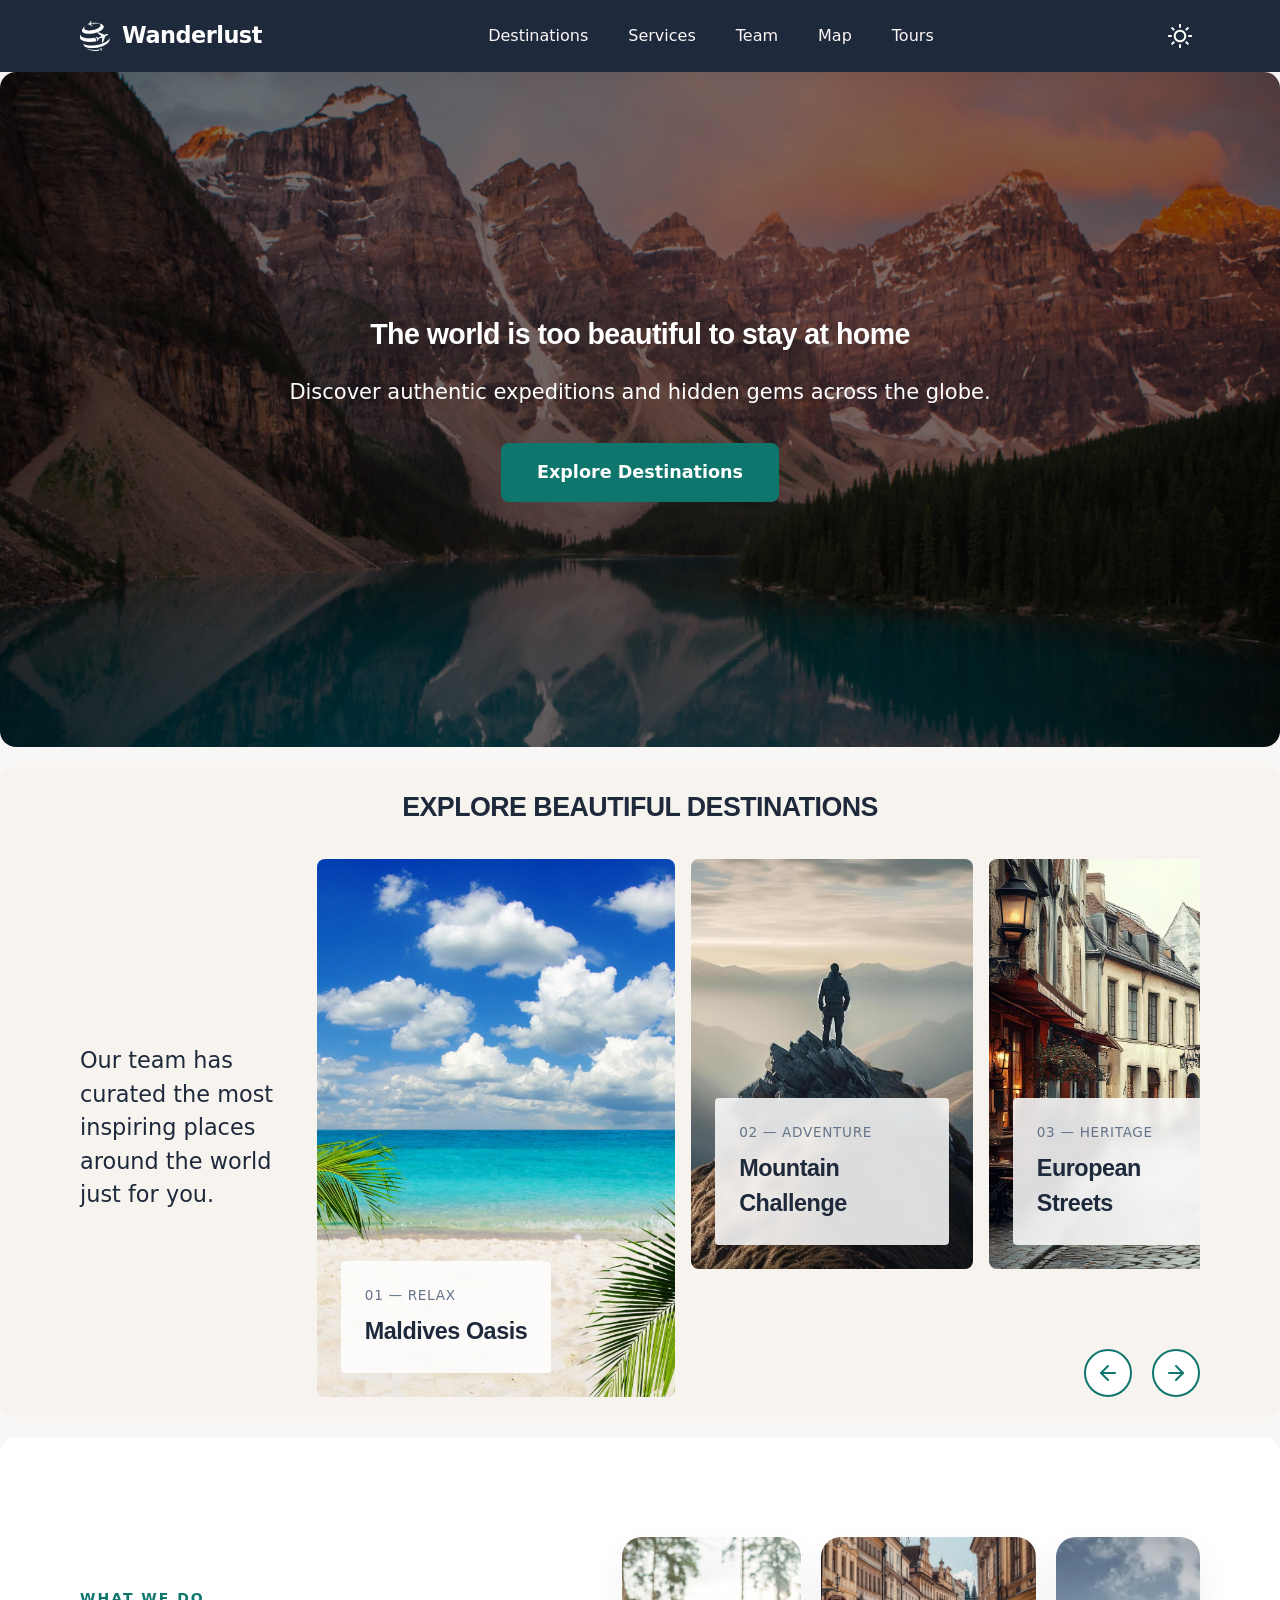
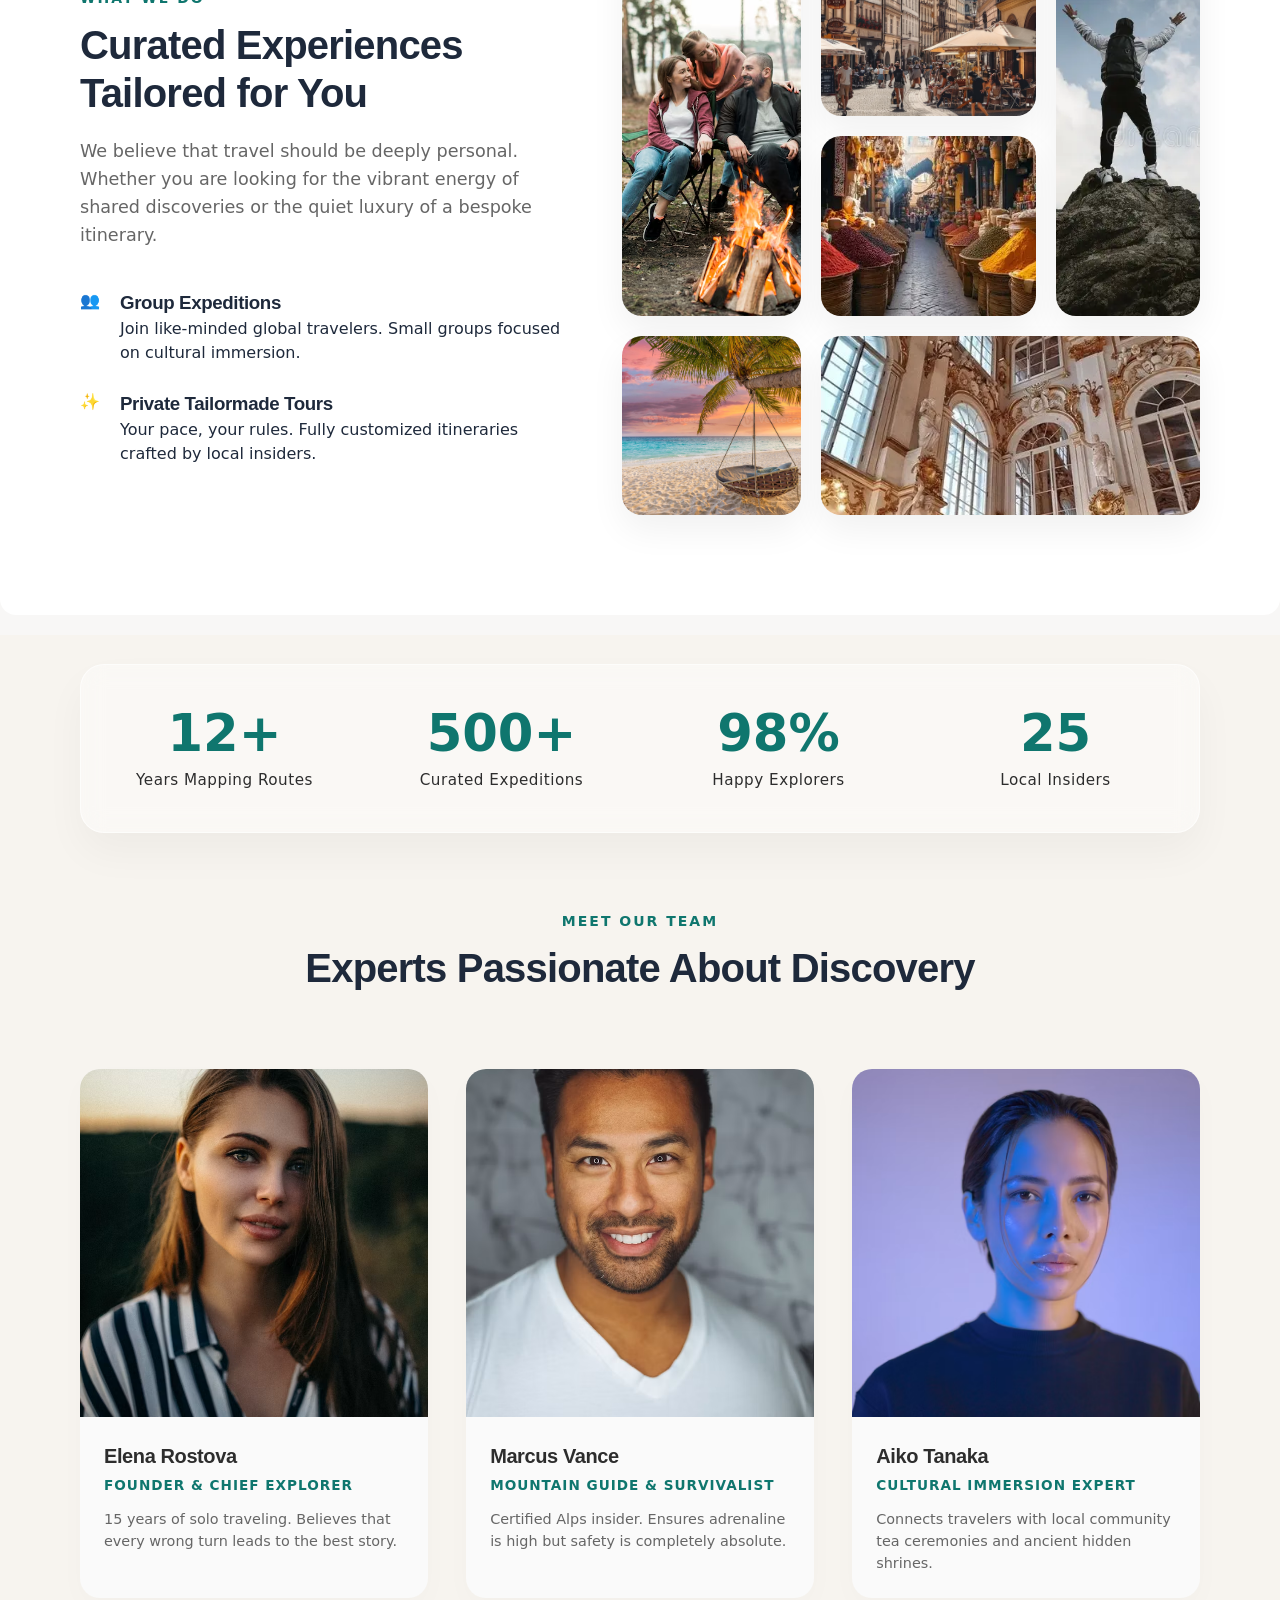
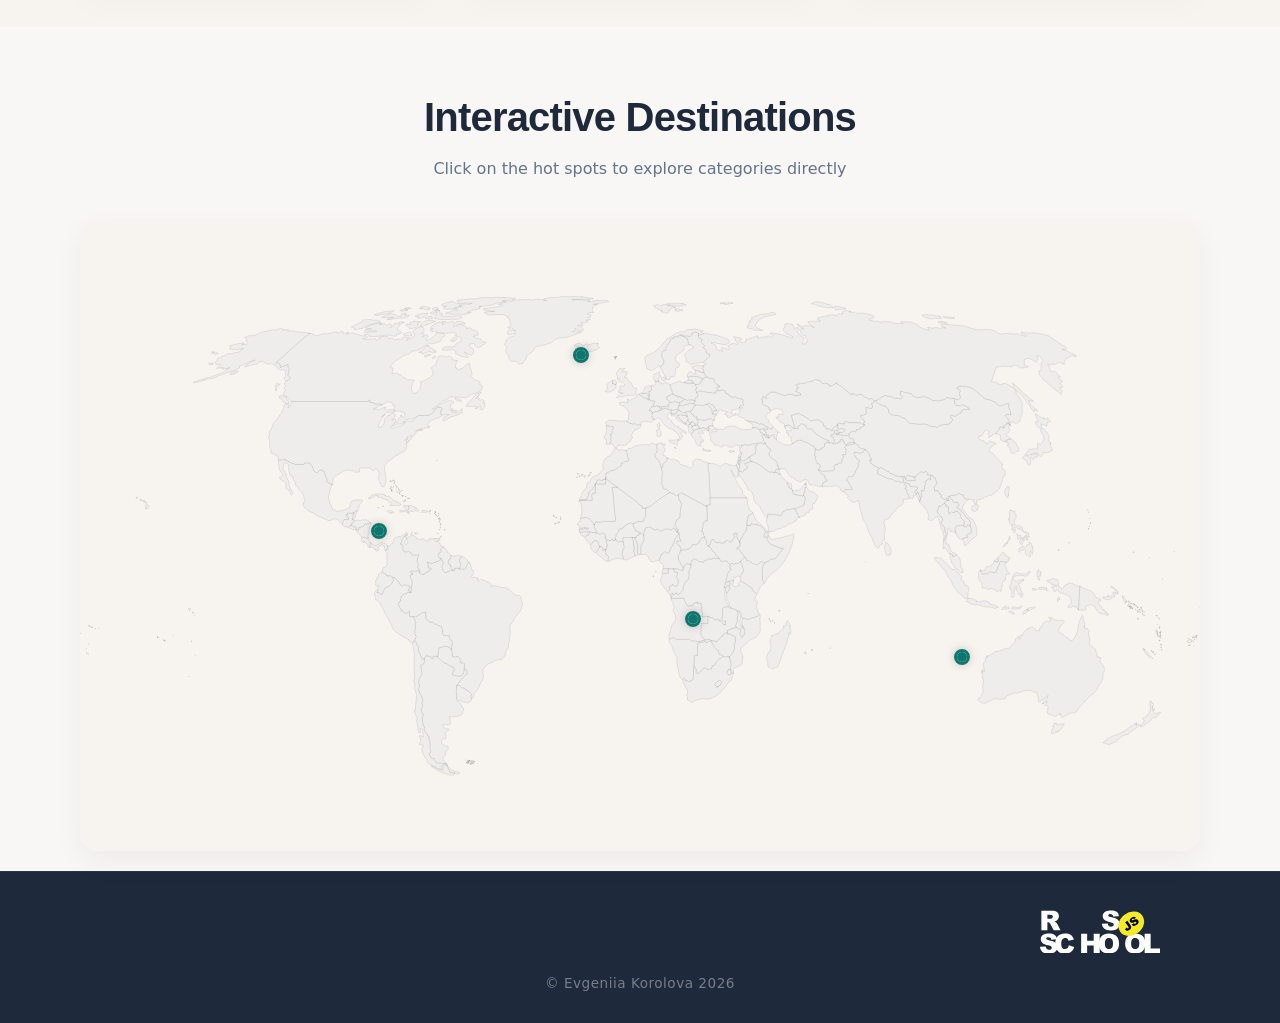
==== index.html @ bffafc89 "fix: fix toltips headings" ====
<!DOCTYPE html>
<html lang="en" data-theme="light">

  <head>
    <meta charset="UTF-8">
    <meta name="viewport" content="width=device-width, initial-scale=1.0">
    <title>Wanderlust — Authentic Travel Experiences</title>
    <script src="https://kit.fontawesome.com/269d9d67d6.js" crossorigin="anonymous"></script>
    <link rel="stylesheet" href="./css/variables.css">
    <link rel="stylesheet" href="./css/base.css">
    <link rel="stylesheet" href="./css/header.css">
    <link rel="stylesheet" href="./css/sections/hero.css">
    <link rel="stylesheet" href="./css/sections/slider.css">
    <link rel="stylesheet" href="./css/sections/experiences.css">
    <link rel="stylesheet" href="./css/sections/about-stats.css">
    <link rel="stylesheet" href="./css/sections/destinations-map.css">
    <link rel="stylesheet" href="./css/footer.css">

    <link rel="icon" href="./assets/favicon.ico">
    <script type="module" src="./js/main.js"></script>
  </head>

  <body>
    <header class="header">
      <div class="container header__container">

        <a href="#!" class="header__logo header__logo--disabled">
          <svg class="header__logo-svg" width="30" height="30" viewBox="0 0 30 30" fill="none" aria-hidden="true"
            xmlns="http://www.w3.org/2000/svg">
            <path
              d="M2.59123 7.8325C2.83304 7.525 3.15151 7.10875 3.40654 6.81125C4.17032 5.99125 4.26942 5.88375 4.96449 5.2775C5.17063 5.1175 5.41509 4.925 5.65426 4.74375C3.89018 6.15625 3.66554 7.72 5.28427 8.68625C5.28163 8.68625 5.28163 8.68625 5.28163 8.68875C7.54521 9.97875 12.5058 9.7 16.4198 8.0475C20.211 6.4475 21.6103 4.15875 19.7392 2.79875C18.0967 2.5075 16.1384 2.47375 14.0664 2.73625L13.851 2.4L14.0294 1.8425C15.2477 1.73875 16.4053 1.76375 17.4043 1.925C17.6461 1.96375 17.9646 2.03 18.2024 2.0775C18.6623 2.18375 18.912 2.2475 19.212 2.33875C19.5185 2.425 19.7802 2.51125 20.2361 2.67125C20.6827 2.8375 20.8756 2.9125 21.2337 3.08125C21.6348 3.25433 22.0244 3.4501 22.4005 3.6675C25.3817 5.44125 23.5277 8.6775 18.2672 10.895C13.0211 13.105 6.33611 13.4525 3.34047 11.7C3.33915 11.6975 3.33518 11.695 3.32725 11.6925H3.33254C1.69663 10.7125 1.52484 9.29 2.59123 7.8325ZM16.2401 20.2325L16.1978 18.24L14.7007 16.665C9.75461 17.725 4.89313 17.4975 2.18952 15.9913C2.18027 15.9812 2.1578 15.9713 2.14855 15.9613C0.618354 15.07 0.24043 13.92 0.355393 12.67C-0.00271022 14.4987 -0.0317813 15.1587 0.0197538 16.7237C0.0831817 17.7037 0.681782 18.6075 1.88559 19.32L1.89484 19.33C4.77684 21.025 10.7814 21.3925 16.2401 20.2325ZM22.4838 22.5138C15.5028 25.1625 6.76557 25.3188 2.97047 22.8675C3.38032 23.815 3.93798 24.6989 4.62488 25.49C8.10813 27.74 16.1278 27.5963 22.5327 25.165C26.2815 23.7437 28.6469 21.8525 29.2679 20.08L29.4424 19.5462C29.856 18.1938 29.9339 17.0675 30 16.065C29.9247 18.2413 27.2145 20.7162 22.4838 22.5138ZM7.07346 27.615C7.29282 27.8125 7.98259 28.6138 11.4777 29.4988C12.4225 29.6963 14.8011 30.33 19.1948 29.4088L19.2212 29.03L18.8737 28.515C14.7971 29.4275 10.2686 29.1225 7.07346 27.615ZM17.1611 11.8538L20.873 14.515C20.873 14.515 21.6672 15.0562 20.9179 15.4362C20.1713 15.8125 18.2539 16.7337 18.2539 16.7337L16.3604 16.065L15.4103 16.465L17.0858 17.8412L17.099 19.9825L18.0835 19.5688L18.7363 17.76C18.7363 17.76 20.7409 17.03 21.5363 16.755C22.3358 16.4862 22.2288 17.4062 22.2288 17.4062L21.835 21.795L23.1432 21.245L25.2971 15.3237C25.2971 15.3237 26.4388 14.7987 27.2422 14.3375C28.0443 13.8763 28.3192 13.1112 28.3192 13.1112C28.3192 13.1112 27.5369 12.7925 26.6357 13.0487C25.7345 13.3025 24.5597 13.755 24.5597 13.755L18.4654 11.3062L17.1611 11.8538ZM9.30797 3.43375L11.8279 5.3325L12.5164 5.235L11.1447 3.53125C11.1447 3.53125 10.8461 3.17875 11.2478 3.095C11.6522 3.01 12.6749 2.8125 12.6749 2.8125L13.444 3.39375L13.962 3.32125L13.3753 2.43875L13.6845 1.46L13.1837 1.52875L12.5904 2.27375C12.5904 2.27375 11.5491 2.36625 11.1395 2.39875C10.7272 2.42875 10.9042 2.01 10.9042 2.01L11.6944 0L11.002 0.09625L9.17848 2.6075C9.17848 2.6075 8.57063 2.7125 8.1306 2.83125C7.68924 2.94875 7.45667 3.27125 7.45667 3.27125C7.45667 3.27125 7.78042 3.51875 8.23631 3.51C8.69616 3.50125 9.30797 3.43375 9.30797 3.43375ZM21.7623 27.8312L20.1317 27.025L19.7564 27.1488L20.7224 27.9662C20.7224 27.9662 20.9285 28.1325 20.7118 28.2212C20.4951 28.3088 19.9427 28.5238 19.9427 28.5238L19.4868 28.3313L19.2159 28.4237L19.5952 28.8062L19.5582 29.365L19.841 29.2725L20.0524 28.8188C20.0524 28.8188 20.6259 28.6575 20.8545 28.6C21.0818 28.5412 21.0302 28.7938 21.0302 28.7938L20.8148 30L21.1915 29.8762L21.9301 28.2812C21.9301 28.2812 22.2565 28.16 22.4904 28.0487C22.7243 27.9375 22.8168 27.7325 22.8168 27.7325C22.8168 27.7325 22.6093 27.625 22.353 27.6787C22.0953 27.6787 21.7623 27.8312 21.7623 27.8312Z"
              fill="currentColor" />
          </svg>
          <span class="header__logo-text">Wanderlust</span>
        </a>


        <nav class="header__nav" id="header-menu">
          <ul class="header__menu-list">
            <li class="header__menu-item">
              <a href="#slider" class="header__menu-link">Destinations</a>
            </li>
            <li class="header__menu-item">
              <a href="#experiences" class="header__menu-link">Services</a>
            </li>
            <li class="header__menu-item">
              <a href="#team" class="header__menu-link">Team</a>
            </li>
            <li class="header__menu-item">
              <a href="#destination-map" class="header__menu-link">Map</a>
            </li>
            <li class="header__menu-item">
              <a href="tours.html" class="header__menu-link">Tours</a>
            </li>
          </ul>
        </nav>


        <div class="header__controls">
          <button class="burger-btn" aria-label="Open menu" aria-expanded="false" aria-controls="nav">
            <svg class="ham hamRotate" viewBox="0 0 100 100" aria-hidden="true" width="50" fill="currentColor">
              <path class="line top"
                d="m 30,33 h 40 c 3.722839,0 7.5,3.126468 7.5,8.578427 0,5.451959 -2.727029,8.421573 -7.5,8.421573 h -20" />
              <path class="line middle" d="m 30,50 h 40" />
              <path class="line bottom"
                d="m 70,67 h -40 c 0,0 -7.5,-0.802118 -7.5,-8.365747 0,-7.563629 7.5,-8.634253 7.5,-8.634253 h 20" />
            </svg>
          </button>
          <button class="theme-toggle" id="theme-btn" aria-label="Toggle theme">
            <svg class="theme-toggle__icon theme-toggle__icon--sun" viewBox="64 64 896 896" width="1em" height="1em"
              fill="currentColor" aria-hidden="true">
              <path
                d="M548 818v126a16 16 0 01-16 16h-40a16 16 0 01-16-16V818c15.85 1.64 27.84 2.46 36 2.46 8.15 0 20.16-.82 36-2.46m205.25-115.66l89.1 89.1a16 16 0 010 22.62l-28.29 28.29a16 16 0 01-22.62 0l-89.1-89.1c12.37-10.04 21.43-17.95 27.2-23.71 5.76-5.77 13.67-14.84 23.71-27.2m-482.5 0c10.04 12.36 17.95 21.43 23.71 27.2 5.77 5.76 14.84 13.67 27.2 23.71l-89.1 89.1a16 16 0 01-22.62 0l-28.29-28.29a16 16 0 010-22.63zM512 278c129.24 0 234 104.77 234 234S641.24 746 512 746 278 641.24 278 512s104.77-234 234-234m0 72c-89.47 0-162 72.53-162 162s72.53 162 162 162 162-72.53 162-162-72.53-162-162-162M206 476c-1.64 15.85-2.46 27.84-2.46 36 0 8.15.82 20.16 2.46 36H80a16 16 0 01-16-16v-40a16 16 0 0116-16zm738 0a16 16 0 0116 16v40a16 16 0 01-16 16H818c1.64-15.85 2.46-27.84 2.46-36 0-8.15-.82-20.16-2.46-36zM814.06 180.65l28.29 28.29a16 16 0 010 22.63l-89.1 89.09c-10.04-12.37-17.95-21.43-23.71-27.2-5.77-5.76-14.84-13.67-27.2-23.71l89.1-89.1a16 16 0 0122.62 0m-581.5 0l89.1 89.1c-12.37 10.04-21.43 17.95-27.2 23.71-5.76 5.77-13.67 14.84-23.71 27.2l-89.1-89.1a16 16 0 010-22.62l28.29-28.29a16 16 0 0122.62 0M532 64a16 16 0 0116 16v126c-15.85-1.64-27.84-2.46-36-2.46-8.15 0-20.16.82-36 2.46V80a16 16 0 0116-16z">
              </path>
            </svg>
            <svg class="theme-toggle__icon theme-toggle__icon--moon" viewBox="64 64 896 896" width="1em" height="1em"
              fill="currentColor" aria-hidden="true">
              <path
                d="M489.5 111.66c30.65-1.8 45.98 36.44 22.58 56.33A243.35 243.35 0 00426 354c0 134.76 109.24 244 244 244 72.58 0 139.9-31.83 186.01-86.08 19.87-23.38 58.07-8.1 56.34 22.53C900.4 745.82 725.15 912 512.5 912 291.31 912 112 732.69 112 511.5c0-211.39 164.29-386.02 374.2-399.65l.2-.01zm-81.15 79.75l-4.11 1.36C271.1 237.94 176 364.09 176 511.5 176 697.34 326.66 848 512.5 848c148.28 0 274.94-96.2 319.45-230.41l.63-1.93-.11.07a307.06 307.06 0 01-159.73 46.26L670 662c-170.1 0-308-137.9-308-308 0-58.6 16.48-114.54 46.27-162.47z">
              </path>
            </svg>
          </button>
        </div>

      </div>
    </header>
    <section class="travel-hero">
      <div class="travel-hero__container container">
        <h1 class="travel-hero__title">
          The world is too beautiful to stay at home
        </h1>
        <p class="travel-hero__subtitle">
          <span>Discover authentic expeditions and hidden gems across the
            globe.</span>
        </p>
        <a href="./tours.html" class="travel-hero__btn">Explore Destinations</a>
      </div>
    </section>

    <section class="travel-slider" id="slider">
      <div class="travel-slider__container container">
        <h2 class="travel-slider__title">Explore beautiful destinations</h2>

        <div class="travel-slider__content">
          <div class="travel-slider__subtitle">
            <p class="travel-slider__subtitle-text">
              Our team has curated the most inspiring places around the world
              just for you.
            </p>
          </div>
          <!-- Общий бокс для ленты и стрелок -->
          <div class="travel-slider__wrapper">
            <!-- Grid-лента со слайдами -->
            <div class="travel-slider__track">
              <div class="travel-slide travel-slide--active">
                <div class="travel-slide__img-box">
                  <img src="./assets/images/tropical-beach.jpg" alt="Tropical Beach" class="travel-slide__img">
                </div>
                <div class="travel-slide__info">
                  <span class="travel-slide__meta">01 — Relax</span>
                  <h3 class="travel-slide__heading">Maldives Oasis</h3>
                </div>
              </div>

              <div class="travel-slide">
                <div class="travel-slide__img-box">
                  <img src="./assets/images/mountain-peak.jpg" alt="Mountain Peak" class="travel-slide__img">
                </div>
                <div class="travel-slide__info">
                  <span class="travel-slide__meta">02 — Adventure</span>
                  <h3 class="travel-slide__heading">Mountain Challenge</h3>
                </div>
              </div>

              <div class="travel-slide">
                <div class="travel-slide__img-box">
                  <img src="./assets/images/european-streets.avif" alt="European Streets" class="travel-slide__img">
                </div>
                <div class="travel-slide__info">
                  <span class="travel-slide__meta">03 — Heritage</span>
                  <h3 class="travel-slide__heading">European Streets</h3>
                </div>
              </div>

              <div class="travel-slide">
                <div class="travel-slide__img-box">
                  <img src="./assets/images/iceland.jpg" alt="Icelandic Giants" class="travel-slide__img">
                </div>
                <div class="travel-slide__info">
                  <span class="travel-slide__meta">04 — Wildlife</span>
                  <h3 class="travel-slide__heading">Icelandic Giants</h3>
                </div>
              </div>
              <div class="travel-slide">
                <div class="travel-slide__img-box">
                  <img src="./assets/images/asia.avif" alt="Asia" class="travel-slide__img">
                </div>
                <div class="travel-slide__info">
                  <span class="travel-slide__meta">05 — Culture</span>
                  <h3 class="travel-slide__heading">Mystic Asia</h3>
                </div>
              </div>
              <div class="travel-slide">
                <div class="travel-slide__img-box">
                  <img src="./assets/images/africa.avif" alt="African Safary" class="travel-slide__img">
                </div>
                <div class="travel-slide__info">
                  <span class="travel-slide__meta">06 — Safari</span>
                  <h3 class="travel-slide__heading">African Wild</h3>
                </div>
              </div>
            </div>

            <div class="travel-slider__controls">
              <button class="travel-slider__nav-btn travel-slider__nav-btn--prev" aria-label="Previous slide">
                <svg width="24" height="24" viewBox="0 0 24 24" fill="none" stroke="currentColor" stroke-width="2"
                  stroke-linecap="round" stroke-linejoin="round">
                  <line x1="19" y1="12" x2="5" y2="12"></line>
                  <polyline points="12 19 5 12 12 5"></polyline>
                </svg>
              </button>
              <button class="travel-slider__nav-btn travel-slider__nav-btn--next" aria-label="Next slide">
                <svg width="24" height="24" viewBox="0 0 24 24" fill="none" stroke="currentColor" stroke-width="2"
                  stroke-linecap="round" stroke-linejoin="round">
                  <line x1="5" y1="12" x2="19" y2="12"></line>
                  <polyline points="12 5 19 12 12 19"></polyline>
                </svg>
              </button>
            </div>
          </div>
        </div>
      </div>
    </section>

    <section class="experiences" id="experiences">
      <div class="container experiences__container">
        <div class="experiences__content">
          <span class="experiences__subtitle">What We Do</span>
          <h2 class="experiences__title">
            Curated Experiences Tailored for You
          </h2>
          <p class="experiences__description">
            We believe that travel should be deeply personal. Whether you are
            looking for the vibrant energy of shared discoveries or the quiet
            luxury of a bespoke itinerary.
          </p>

          <div class="experiences__services">
            <div class="service-card">
              <div class="service-card__icon">👥</div>
              <div class="service-card__info">
                <h3 class="service-card__title">Group Expeditions</h3>
                <p class="service-card__text">
                  Join like-minded global travelers. Small groups focused on
                  cultural immersion.
                </p>
              </div>
            </div>

            <div class="service-card">
              <div class="service-card__icon">✨</div>
              <div class="service-card__info">
                <h3 class="service-card__title">Private Tailormade Tours</h3>
                <p class="service-card__text">
                  Your pace, your rules. Fully customized itineraries crafted by
                  local insiders.
                </p>
              </div>
            </div>
          </div>
        </div>

        <div class="experiences__gallery">
          <div class="experiences__grid">
            <div class="experiences__item experiences__item--1">
              <img src="./assets/images/collage/friends-sitting-bonfire.avif" alt="Group expedition"
                class="experiences__img">
            </div>

            <div class="experiences__item experiences__item--2">
              <img src="./assets/images/collage/street-cafe.avif" alt="European streets" class="experiences__img">
            </div>

            <div class="experiences__item experiences__item--6">
              <img src="./assets/images/collage/spices-market.webp" alt="Local flavor and food"
                class="experiences__img">
            </div>

            <div class="experiences__item experiences__item--3">
              <img src="./assets/images/collage/man-on-the-peek.webp" alt="Icelandic giants" class="experiences__img">
            </div>

            <div class="experiences__item experiences__item--4">
              <img src="./assets/images/collage/cathedral.webp" alt="Travel details" class="experiences__img">
            </div>

            <div class="experiences__item experiences__item--5">
              <img src="./assets/images/collage/tropical-paradise.jpg" alt="Mystic Asia beach" class="experiences__img">
            </div>
          </div>
        </div>
      </div>
    </section>

    <section class="about-stats" id="team">
      <div class="container about-stats__container">

        <div class="stats-bar">
          <div class="stats-item">
            <span class="stats-item__number">12+</span>
            <span class="stats-item__label">Years Mapping Routes</span>
          </div>
          <div class="stats-item">
            <span class="stats-item__number">500+</span>
            <span class="stats-item__label">Curated Expeditions</span>
          </div>
          <div class="stats-item">
            <span class="stats-item__number">98%</span>
            <span class="stats-item__label">Happy Explorers</span>
          </div>
          <div class="stats-item">
            <span class="stats-item__number">25</span>
            <span class="stats-item__label">Local Insiders</span>
          </div>
        </div>

        <div class="team-header">
          <span class="team-header__subtitle">Meet Our Team</span>
          <h2 class="team-header__title">Experts Passionate About Discovery</h2>
        </div>

        <div class="team-grid">
          <div class="team-card">
            <div class="team-card__img-wrapper">
              <img src="./assets/images/team/team-1.avif" alt="Elena Rostova" class="team-card__img">
            </div>
            <div class="team-card__info">
              <h3 class="team-card__name">Elena Rostova</h3>
              <span class="team-card__role">Founder & Chief Explorer</span>
              <p class="team-card__bio">15 years of solo traveling. Believes that every wrong turn leads to the best
                story.</p>
            </div>
          </div>

          <div class="team-card">
            <div class="team-card__img-wrapper">
              <img src="./assets/images/team/team-vance.avif" alt="Marcus Vance" class="team-card__img">
            </div>
            <div class="team-card__info">
              <h3 class="team-card__name">Marcus Vance</h3>
              <span class="team-card__role">Mountain Guide & Survivalist</span>
              <p class="team-card__bio">Certified Alps insider. Ensures adrenaline is high but safety is completely
                absolute.</p>
            </div>
          </div>

          <div class="team-card">
            <div class="team-card__img-wrapper">
              <img src="./assets/images/team/team-aiko.avif" alt="Aiko Tanaka" class="team-card__img">
            </div>
            <div class="team-card__info">
              <h3 class="team-card__name">Aiko Tanaka</h3>
              <span class="team-card__role">Cultural Immersion Expert</span>
              <p class="team-card__bio">Connects travelers with local community tea ceremonies and ancient hidden
                shrines.</p>
            </div>
          </div>
        </div>

      </div>
    </section>

    <section id="destination-map" class="destinations-map">
      <div class="container">

        <div class="destinations-map__header">
          <h2 class="destinations-map__title">Interactive Destinations</h2>
          <p class="destinations-map__subtitle">Click on the hot spots to explore categories directly</p>
        </div>


        <div class="map-wrapper">
          <div class="map-area" id="interactive-map">

            <img src="./assets/images/world-light.svg" alt="World Map" class="map-area__bg" draggable="false">

            <!-- МАРКЕР 1: Исландия (Sightseeing) -->
            <div class="map-marker marker-iceland"  data-category="sightseeing">
              <button class="map-marker__point" aria-label="Explore Iceland Tours">
                <span class="map-marker__pulse"></span>
              </button>
              <div class="map-tooltip">
                <img src="https://windows10spotlight.com/wp-content/uploads/2023/06/aa79995e263138f4b32e43d718919948.jpg" alt="Iceland" class="map-tooltip__img">
                <div class="map-tooltip__info">
                  <span class="map-tooltip__category">Sightseeing</span>
                  <h3 class="map-tooltip__title">Wild Iceland</h3>
                  <p class="map-tooltip__action">View Tours &rarr;</p>
                </div>
              </div>
            </div>

            <!-- МАРКЕР 2: Карибы (Cruise) -->
            <div class="map-marker marker-cruise" data-category="cruise">
              <button class="map-marker__point" aria-label="Explore Caribbean Cruises">
                <span class="map-marker__pulse"></span>
              </button>
              <div class="map-tooltip">
                <img src="https://tse1.mm.bing.net/th/id/OIP.L7MtCQaCDj5Q5JQ2FvSZ6gHaEL?r=0&rs=1&pid=ImgDetMain&o=7&rm=3" alt="Caribbean" class="map-tooltip__img">
                <div class="map-tooltip__info">
                  <span class="map-tooltip__category">Cruise</span>
                  <h3 class="map-tooltip__title">Caribbean Cruise</h3>
                  <p class="map-tooltip__action">View Tours &rarr;</p>
                </div>
              </div>
            </div>

            <!-- МАРКЕР 3: Танзания (Exotic)  -->
            <div class="map-marker marker-exotic" data-category="exotic">
              <button class="map-marker__point" aria-label="Explore Tanzania Tours">
                <span class="map-marker__pulse"></span>
              </button>
              <div class="map-tooltip">
                <img src="https://tse1.mm.bing.net/th/id/OIP.dzaRTjoersI0q_HYM9XVsQHaE8?r=0&rs=1&pid=ImgDetMain&o=7&rm=3" alt="Tanzania" class="map-tooltip__img">
                <div class="map-tooltip__info">
                  <span class="map-tooltip__category">Exotic</span>
                  <h3 class="map-tooltip__title">Heart of Tanzania</h3>
                  <p class="map-tooltip__action">View Tours &rarr;</p>
                </div>
              </div>
            </div>

            <!-- МАРКЕР 4: Бали (Beach)-->
            <div class="map-marker marker-beach" data-category="beach">
              <button class="map-marker__point" aria-label="Explore Bali Beach Tours">
                <span class="map-marker__pulse"></span>
              </button>
              <div class="map-tooltip">
                <img src="https://backpacking-tours.imgix.net/storage/uploads/tours/bali/itinerary-photos/bali-itinerary9_nlzhv.png?w=1250&h=&crop=faces&q=75&auto=format&fm=png" alt="Bali Beach" class="map-tooltip__img">
                <div class="map-tooltip__info">
                  <span class="map-tooltip__category">Beach</span>
                  <h3 class="map-tooltip__title">Bali Sunsets</h3>
                  <p class="map-tooltip__action">View Tours &rarr;</p>
                </div>
              </div>
            </div>
          </div>
        </div>

      </div>
    </section>

    <footer>
      <div class="container container-footer">
        <div class="footer-item git-link">
          <a href="https://github.com/evgeniia-korolova" target="_blank" rel="noopener noreferrer"
            aria-label="Author's GitHub profile"><i class="fa-brands fa-github"></i></a>
        </div>

        <div class="footer-item course-link">
          <a href="https://rs.school/courses/javascript" target="_blank" rel="noopener noreferrer">
            <span class="footer-item logo">
              <svg class="rss-logo-js" id="Layer_1" xmlns="http://www.w3.org/2000/svg"
                xmlns:xlink="http://www.w3.org/1999/xlink" viewBox="0 0 552.8 205.3" aria-hidden="true" width="120">
                <title>rs_school_js</title>
                <path class="rss-text"
                  d="M285.4 68l26.3-1.7c.6 4.3 1.7 7.5 3.5 9.8 2.9 3.6 6.9 5.4 12.2 5.4 3.9 0 7-.9 9.1-2.8 2-1.5 3.2-3.9 3.2-6.4 0-2.4-1.1-4.7-3-6.2-2-1.8-6.7-3.6-14.1-5.2-12.1-2.7-20.8-6.3-25.9-10.9-5.1-4.3-8-10.6-7.8-17.3 0-4.6 1.4-9.2 4-13 3-4.3 7.1-7.7 12-9.6 5.3-2.3 12.7-3.5 22-3.5 11.4 0 20.1 2.1 26.1 6.4 6 4.2 9.6 11 10.7 20.3l-26 1.5c-.7-4-2.1-6.9-4.4-8.8s-5.3-2.8-9.2-2.8c-3.2 0-5.6.7-7.2 2-1.5 1.2-2.5 3-2.4 5 0 1.5.8 2.9 2 3.8 1.3 1.2 4.4 2.3 9.3 3.3 12.1 2.6 20.7 5.2 26 7.9 5.3 2.7 9.1 6 11.4 9.9 2.4 4 3.6 8.6 3.5 13.3 0 5.6-1.6 11.2-4.8 15.9-3.3 4.9-7.9 8.7-13.3 11-5.7 2.5-12.9 3.8-21.5 3.8-15.2 0-25.7-2.9-31.6-8.8S286.1 77 285.4 68zM6.3 97.6V8.2h46.1c8.5 0 15.1.7 19.6 2.2 4.4 1.4 8.3 4.3 10.9 8.2 2.9 4.3 4.3 9.3 4.2 14.5.3 8.8-4.2 17.2-11.9 21.6-3 1.7-6.3 2.9-9.7 3.5 2.5.7 5 1.9 7.2 3.3 1.7 1.4 3.1 3 4.4 4.7 1.5 1.7 2.8 3.6 3.9 5.6l13.4 25.9H63L48.2 70.2c-1.9-3.5-3.5-5.8-5-6.9-2-1.4-4.4-2.1-6.8-2.1H34v36.3H6.3zM34 44.4h11.7c2.5-.2 4.9-.6 7.3-1.2 1.8-.3 3.4-1.3 4.5-2.8 2.7-3.6 2.3-8.7-1-11.8-1.8-1.5-5.3-2.3-10.3-2.3H34v18.1zM0 174.2l26.3-1.7c.6 4.3 1.7 7.5 3.5 9.8 2.8 3.6 6.9 5.5 12.2 5.5 3.9 0 7-.9 9.1-2.8 2-1.6 3.2-3.9 3.2-6.4 0-2.4-1.1-4.7-3-6.2-2-1.8-6.7-3.6-14.2-5.2-12.1-2.7-20.8-6.3-25.9-10.9-5.1-4.3-8-10.6-7.8-17.3 0-4.6 1.4-9.2 4-13 3-4.3 7.1-7.7 12-9.6 5.3-2.3 12.7-3.5 22-3.5 11.4 0 20.1 2.1 26.1 6.4s9.5 11 10.6 20.3l-26 1.5c-.7-4-2.1-6.9-4.4-8.8-2.2-1.9-5.3-2.8-9.2-2.7-3.2 0-5.6.7-7.2 2.1-1.6 1.2-2.5 3-2.4 5 0 1.5.8 2.9 2 3.8 1.3 1.2 4.4 2.3 9.3 3.3 12.1 2.6 20.7 5.2 26 7.9 5.3 2.7 9.1 6 11.4 9.9 2.4 4 3.6 8.6 3.6 13.2 0 5.6-1.7 11.1-4.8 15.8-3.3 4.9-7.9 8.7-13.3 11-5.7 2.5-12.9 3.8-21.5 3.8-15.2 0-25.7-2.9-31.6-8.8-5.9-6-9.2-13.4-10-22.4z" />
                <path class="rss-text"
                  d="M133 167.2l24.2 7.3c-1.3 6.1-4 11.9-7.7 17-3.4 4.5-7.9 8-13 10.3-5.2 2.3-11.8 3.5-19.8 3.5-9.7 0-17.7-1.4-23.8-4.2-6.2-2.8-11.5-7.8-16-14.9-4.5-7.1-6.7-16.2-6.7-27.3 0-14.8 3.9-26.2 11.8-34.1s19-11.9 33.4-11.9c11.3 0 20.1 2.3 26.6 6.8 6.4 4.6 11.2 11.6 14.4 21l-24.4 5.4c-.6-2.1-1.5-4.2-2.7-6-1.5-2.1-3.4-3.7-5.7-4.9-2.3-1.2-4.9-1.7-7.5-1.7-6.3 0-11.1 2.5-14.4 7.6-2.5 3.7-3.8 9.6-3.8 17.6 0 9.9 1.5 16.7 4.5 20.4 3 3.7 7.2 5.5 12.7 5.5 5.3 0 9.3-1.5 12-4.4 2.7-3.1 4.7-7.4 5.9-13zm56.5-52.8h27.6v31.3h30.2v-31.3h27.8v89.4h-27.8v-36.2h-30.2v36.2h-27.6v-89.4z" />
                <path class="rss-text"
                  d="M271.3 159.1c0-14.6 4.1-26 12.2-34.1 8.1-8.1 19.5-12.2 34-12.2 14.9 0 26.3 4 34.4 12S364 144 364 158.4c0 10.5-1.8 19-5.3 25.7-3.4 6.6-8.7 12-15.2 15.6-6.7 3.7-15 5.6-24.9 5.6-10.1 0-18.4-1.6-25-4.8-6.8-3.4-12.4-8.7-16.1-15.2-4.1-7-6.2-15.7-6.2-26.2zm27.6.1c0 9 1.7 15.5 5 19.5 3.3 3.9 7.9 5.9 13.7 5.9 5.9 0 10.5-1.9 13.8-5.8s4.9-10.8 4.9-20.8c0-8.4-1.7-14.6-5.1-18.4-3.4-3.9-8-5.8-13.8-5.8-5.1-.2-10 2-13.4 5.9-3.4 3.9-5.1 10.4-5.1 19.5zm93.4-.1c0-14.6 4.1-26 12.2-34.1 8.1-8.1 19.5-12.2 34-12.2 14.9 0 26.4 4 34.4 12S485 144 485 158.4c0 10.5-1.8 19-5.3 25.7-3.4 6.6-8.7 12-15.2 15.6-6.7 3.7-15 5.6-24.9 5.6-10.1 0-18.4-1.6-25-4.8-6.8-3.4-12.4-8.7-16.1-15.2-4.1-7-6.2-15.7-6.2-26.2zm27.6.1c0 9 1.7 15.5 5 19.5 3.3 3.9 7.9 5.9 13.7 5.9 5.9 0 10.5-1.9 13.8-5.8 3.3-3.9 4.9-10.8 4.9-20.8 0-8.4-1.7-14.6-5.1-18.4-3.4-3.9-8-5.8-13.8-5.8-5.1-.2-10.1 2-13.4 5.9-3.4 3.9-5.1 10.4-5.1 19.5z" />
                <path class="rss-text" d="M482.1 114.4h27.6v67.4h43.1v22H482v-89.4z" />


                <g class="rss-badge">
                  <ellipse transform="rotate(-37.001 420.46 67.88)" class="badge-bg" cx="420.5" cy="67.9" rx="63"
                    ry="51.8" />


                  <path class="badge-letters"
                    d="M392.4 61.3l10-7 12.3 17.5c2.1 2.8 3.7 5.8 4.9 9.1.7 2.5.5 5.2-.5 7.6-1.3 3-3.4 5.5-6.2 7.3-3.3 2.3-6.1 3.6-8.5 4-2.3.4-4.7 0-6.9-1-2.4-1.2-4.5-2.9-6.1-5.1l8.6-8c.7 1.1 1.6 2.1 2.6 2.9.7.5 1.5.8 2.4.8.7 0 1.4-.3 1.9-.7 1-.6 1.7-1.8 1.6-3-.3-1.7-1-3.4-2.1-4.7l-14-19.7zm30 11.1l9.1-7.2c1 1.2 2.3 2.1 3.7 2.6 2 .6 4.1.2 5.8-1.1 1.2-.8 2.2-1.9 2.6-3.3.6-1.8-.4-3.8-2.2-4.4-.3-.1-.6-.2-.9-.2-1.2-.1-3.3.4-6.4 1.7-5.1 2.1-9.1 2.9-12.1 2.6-2.9-.3-5.6-1.8-7.2-4.3-1.2-1.7-1.8-3.7-1.9-5.7 0-2.3.6-4.6 1.9-6.5 1.9-2.7 4.2-5 7-6.8 4.2-2.9 7.9-4.3 11.1-4.3 3.2 0 6.2 1.5 9 4.6l-9 7.1c-1.8-2.3-5.2-2.8-7.5-1l-.3.3c-1 .6-1.7 1.5-2.1 2.6-.3.8-.1 1.7.4 2.4.4.5 1 .9 1.7.9.8.1 2.2-.3 4.2-1.2 5-2.1 8.8-3.3 11.4-3.7 2.2-.4 4.5-.2 6.6.7 1.9.8 3.5 2.2 4.6 3.9 1.4 2 2.2 4.4 2.3 6.9.1 2.6-.6 5.1-2 7.3-1.8 2.7-4.1 5-6.8 6.8-5.5 3.8-10 5.4-13.6 4.8-3.9-.6-7.1-2.6-9.4-5.5z" />
                </g>
              </svg>
            </span>
          </a>
        </div>
      </div>
      <div class="author">&copy; Evgeniia Korolova 2026</div>
    </footer>
  </body>

</html>
---- css/variables.css ----
/* ==========================================================================
   BREAKPOINTS (Шпаргалка для @media согласно ТЗ от 1440px до 380px)
   - Desktop (Large): 1440px (Базовый макет)
   - Desktop (Small) / Laptop: 1200px
   - Tablet (Horizontal): 1024px
   - Tablet (Vertical): 768px
   - Mobile (Large): 480px
   - Mobile (Small): 380px (Минимальная ширина по ТЗ)
   ========================================================================== */

/* ==========================================================================
   THEME VARIABLES
   ========================================================================== */

:root {
  /* FONTS */
  --font-main: 'Inter', system-ui, -apple-system, BlinkMacSystemFont, 'Segoe UI',
    Roboto, sans-serif;
  --font-heading: 'Montserrat', sans-serif;
  /* --- LAYOUT LAYERS & WIDTHS --- */

  --desktop-width: 1440px;
  --laptop-width: 1200px;
  --tablet-width: 1024px;
  --mobile-width: 480px;

  --container-padding: 20px;
  /* --- LIGHT THEME (Default) --- */
  /* Backgrounds */
  --bg-body: #f8f7f6;
  --bg-main: #ffffff;
  --bg-secondary: #f7f4ef;
  --bg-accent: #1e293b;

  /* Text Colors */
  --color-main: #1e293b;
  --color-secondary: #64748b;
  --color-light: #ffffff;
  --color-muted: #fcf6f6;
  --color-text-dark: #2d2d2d;

  /* Accent */
  --color-accent: #0f766e;
  --color-accent-hover: #115e59;
}

[data-theme='dark'] {
  /* --- DARK THEME --- */
  /* Backgrounds */
  --bg-body: #0f172a;
  --bg-main: #1e293b;
  --bg-secondary: #334155;
  --bg-accent: #1e293b;

  /* Text Colors */
  --color-main: #f8fafc;
  --color-secondary: #94a3b8;
  --color-light: #ffffff;
  --color-muted: #fcf6f6;
  --color-text-dark: #2d2d2d;

  /* Accent */
  --color-accent: #38ec41;
  --color-accent-hover: #2dd4bfcc;
}

/* ==========================================================================
     BASE RESET 
     ========================================================================== */
body {
  background-color: var(--bg-body);
  color: var(--color-main);
  transition: background-color 0.3s ease, color 0.3s ease;
}
---- css/base.css ----
*,
*::before,
*::after {
  box-sizing: border-box;
  margin: 0;
  padding: 0;
}

@font-face {
  font-family: 'Montserrat';
  font-style: normal;
  font-weight: 800;
  font-display: swap;
  src: url('../assets/fonts/montserrat-v31-latin-800.woff2') format('woff2');
}

/* inter-regular - latin */
@font-face {
  font-display: swap;
  font-family: 'Inter';
  font-style: normal;
  font-weight: 400;
  src: url('..assets/fonts/inter/inter-v20-latin-regular.woff2') format('woff2');
}
/* inter-500 - latin */
@font-face {
  font-display: swap;
  font-family: 'Inter';
  font-style: normal;
  font-weight: 500;
  src: url('..assets/fonts/inter/inter-v20-latin-500.woff2') format('woff2');
}
/* inter-700 - latin */
@font-face {
  font-display: swap;
  font-family: 'Inter';
  font-style: normal;
  font-weight: 700;
  src: url('..assets/fonts/inter/inter-v20-latin-700.woff2') format('woff2');
}

html {
  scroll-padding-top: 80px;
  scroll-behavior: smooth;
}

body {
  min-height: 100vh;
  scroll-behavior: smooth;
  font-family: var(--font-main);
  font-weight: 400;
  line-height: 1.5;
  -webkit-font-smoothing: antialiased;

  background-color: var(--bg-body);
  color: var(--color-main);
  transition: background-color 0.6s ease, color 0.7s ease;
}

h1,
h2,
h3,
h4,
.hero__title,
.header__logo,
.tours-filter__btn {
  font-family: var(--font-heading);  
  letter-spacing: -0.02em;
}
h1, h2 {
  font-weight: 800;
}

h3, h4 {
  font-weight: 600;
}

img {
  max-width: 100%;
  height: auto;
  display: block;
  object-fit: cover;
}

a {
  text-decoration: none;
  color: inherit;
  display: inline-block;
}

button {
  cursor: pointer;
  font: inherit;
  background: none;
  border: none;
  color: inherit;
}

.container {
  width: 100%;
  max-width: var(--desktop-width);
  margin-left: auto;
  margin-right: auto;
  margin: 0 auto;

  padding-left: 80px;
  padding-right: 80px;
}

.visually-hidden {
  position: absolute;
  width: 1px;
  height: 1px;
  padding: 0;
  margin: -1px;
  overflow: hidden;
  clip: rect(0, 0, 0, 0);
  white-space: nowrap;
  border: 0;
}

@media (width <= 1200px) {
  .container {
    max-width: var(--laptop-width);
    padding-left: 40px;
    padding-right: 40px;
  }
}

@media (width <= 1024px) {
  .container {
    max-width: var(--tablet-width);
    padding-left: 20px;
    padding-right: 20px;
  }
}

@media (width <= 480px) {
  .container {
    max-width: var(--mobile-width);
    padding-left: 16px;
    padding-right: 16px;
  }
}
---- css/header.css ----
.header {
  position: fixed;
  top: 0;
  left: 0;
  width: 100%;
  z-index: 1000;

  /* backdrop-filter: blur(8px); */
  box-shadow: 0 2px 20px rgba(0, 0, 0, 0.05);
  transition: background-color 0.3s ease;
}

.header__container {
  max-width: 1440px;
  margin: 0 auto;
  display: flex;
  justify-content: space-between;
  align-items: center;
  height: clamp(60px, 8vh, 80px);
  background-color: var(--bg-accent);
}

.header__logo {
  display: flex;
  align-items: center;
  gap: 12px;
  text-decoration: none;
  font-family: inherit;
  transition: transform 0.3s ease;
}

.header__logo-svg {
  width: 30px;
  height: 30px;
  flex-shrink: 0;
  color: var(--color-light);
  transition: color 0.3s ease, transform 0.3s ease;
}

.header__logo--disabled {
  pointer-events: none;
  cursor: default;
}

.header__logo-text {
  font-size: 1.4rem;
  font-weight: 800;
  letter-spacing: -0.5px;
  color: var(--color-light);
  transition: color 0.3s ease;
}

@media (hover: hover) {
  .header__logo:hover {
    transform: translateY(-1px);
  }

  .header__logo:hover .header__logo-svg {
    color: var(--color-accent);
    transform: rotate(15deg);
  }

  .header__logo:hover .header__logo-text {
    color: var(--color-accent);
  }
}

.menu-active {
  opacity: 1;
  visibility: visible;
  transform: translateX(0);
}

.header__menu-list {
  display: flex;
  gap: 40px;
  list-style: none;
}

.header__menu-link {
  font-size: 1rem;
  font-weight: 500;
  color: var(--color-muted);
  text-decoration: none;
  position: relative;
  padding: 6px 0;
  transition: color 0.3s ease;
}

@media (hover: hover) {
  .header__menu-link:hover,
  .header__menu-link--active {
    color: var(--color-light, #2d2d2d);
  }

  .header__menu-link:hover::after,
  .header__menu-link--active::after {
    transform: scaleX(1);
  }
}

.header__menu-link::after {
  content: '';
  position: absolute;
  bottom: 0;
  left: 0;
  width: 100%;
  height: 2px;
  background-color: var(--color-accent);
  transform: scaleX(0);
  transition: transform 0.3s ease;
}

.header__controls {
  display: flex;
  align-items: center;
  gap: 20px;
}

.burger-btn {
  display: none;
}

.ham {
  cursor: pointer;
  -webkit-tap-highlight-color: transparent;
  transition: transform 400ms;
  -moz-user-select: none;
  -webkit-user-select: none;
  -ms-user-select: none;
  user-select: none;
  fill: var(--color-light);
  stroke: var(--color-light);
}

.line {
  fill: none;
  transition: stroke-dasharray 400ms, stroke-dashoffset 400ms;
  stroke: var(--branding-color);
  stroke-width: 5.5;
  stroke-linecap: round;
}

.hamRotate.active-ham {
  transform: rotate(45deg);
}

.ham .top {
  stroke-dasharray: 40 160;
}
.ham .middle {
  stroke-dasharray: 40 142;
  transform-origin: 50%;
  transition: transform 400ms;
}
.ham .bottom {
  stroke-dasharray: 40 85;
  transform-origin: 50%;
  transition: transform 400ms, stroke-dashoffset 400ms;
}
.ham.active-ham .top {
  stroke-dashoffset: -64px;
}
.ham.active-ham .middle {
  transform: rotate(90deg);
}

.ham.active-ham .bottom {
  stroke-dashoffset: -64px;
}

.theme-toggle {
  background: transparent;
  border: none;
  cursor: pointer;
  width: 40px;
  height: 40px;
  display: flex;
  align-items: center;
  justify-content: center;
  border-radius: 50%;
  transition: background-color 0.3s ease;
}

.theme-toggle__icon {
  width: 24px;
  height: 24px;

  fill: var(--color-light);
  stroke: var(--color-light);
  transition: fill 0.3s ease, stroke 0.3s ease, transform 0.4s ease;
}

@media (hover: hover) {
  .theme-toggle:hover .theme-toggle__icon {
    transform: rotate(15deg);
  }
}

:root[data-theme='light'] .theme-toggle__icon--sun {
  display: block;
}
:root[data-theme='light'] .theme-toggle__icon--moon {
  display: none;
}

:root[data-theme='dark'] .theme-toggle__icon--sun {
  display: none;
}
:root[data-theme='dark'] .theme-toggle__icon--moon {
  display: block;
}

@media (max-width: 768px) {
  .burger-btn {
    display: flex;
  }

  .header__nav {
    display: none;
  }

  .header__menu-list {
    flex-direction: column;
    gap: 30px;
  }

  .header__menu-link {
    font-size: 1.25rem;
  }

  .header__nav {
    position: fixed;
    top: 106px;
    right: 0;
    width: 100%;
    height: calc(100vh - 106px);
    background: var(--body-bg);
    z-index: 100;
    padding-top: 2rem;

    opacity: 0;
    visibility: hidden;
    transform: translateX(100%);
    transition: all 0.4s cubic-bezier(0.4, 0, 0.2, 1);
  }

  .menu-open {
    opacity: 1;
    visibility: visible;
    transform: translateX(0);
  }

  .menu-list {
    flex-direction: column;
    align-items: center;
    width: 100%;
  }

  .header-actions {
    gap: 0.5rem;
  }

  .burger-btn,
  .theme-toggle {
    padding: 8px 0;
  }
}

@media (max-width: 380px) {
  .header__container {
    padding: 0 16px;
  }
  .header__logo {
    font-size: 1.3rem;
  }
}
---- css/sections/hero.css ----
.travel-hero {
  position: relative;
  width: 100%;
  min-height: 75vh;
  display: flex;
  align-items: center;
  justify-content: center;
  text-align: center;
  border-radius: 16px;
  overflow: hidden;
  margin-block: 20px;
  margin-top: clamp(70px, 8vh, 100px);

  background-image: linear-gradient(rgba(0, 0, 0, 0.5), rgba(0, 0, 0, 0.5)),
    url('../../assets/images/hero-banner.jpg');
  background-size: cover;
  background-position: center;
  background-repeat: no-repeat;
  margin-bottom: 1rem;
}

.travel-hero__container {
  max-width: 950px;
  padding: 0 20px;
  color: var(--color-light);
  display: flex;
  flex-direction: column;
  align-items: center;
}

.travel-hero__title {
  font-size: clamp(1.75rem, 2.083rem + -0.37vw, 2rem);
  font-weight: 700;
  line-height: 1.2;
  margin-bottom: 25px;
}

.travel-hero__subtitle {
  font-size: clamp(0.95rem, 0.808rem + 0.63vw, 1.4rem);
  font-weight: 400;
  margin-bottom: 35px;
  display: inline-block;
}

.travel-hero__subtitle span {
  display: block;
  white-space: nowrap;
  overflow: hidden;
  border-right: 3px solid transparent;
  width: 0;

  animation: typingSub 3s steps(64) forwards, blinkCaret 0.75s step-end 4;
}

.travel-hero__btn {
  background-color: var(--color-accent);
  color: var(--color-light);
  padding: 16px 36px;
  font-size: 1.1rem;
  font-weight: 600;
  border-radius: 8px;
  transition: background-color 0.3s ease, transform 0.2s ease;  
}

@media (hover: hover) {
  .travel-hero__btn:hover {
    background-color: var(--color-accent-hover);
    transform: translateY(-2px);
  }
}

.travel-hero__btn:active {
  transform: translateY(0);
}


@keyframes typingSub {
  from {
    width: 0;
  }
  to {
    width: 100%;
    border-right: none;
  }
}

@keyframes blinkCaret {
  from,
  to {
    border-right-color: transparent;
  }
  50% {
    border-right-color: var(--color-accent);
  }
}

@keyframes slideInRight {
  from {
    opacity: 0;
    transform: translateX(-20px);
  }
  to {
    opacity: 1;
    transform: translateX(0);
  }
}

@media (width <= 600px) {
  .travel-hero__subtitle span {
    white-space: normal;
    width: 100%;
    border-right: none;
    animation: slideInRight 1s ease-out forwards;
  }
}
---- css/sections/slider.css ----
.travel-slider {
  width: 100%;
  padding: 20px 0;
  background-color: var(--bg-secondary);
  border-radius: 16px;
  overflow: hidden;
  margin-block: 20px;
}

.travel-slider__title {
  font-size: clamp(1.25rem, 1.083rem + 0.741vw, 1.75rem);
  font-weight: 700;
  color: var(--color-main);
  text-align: center;
  margin-bottom: 32px;
  text-transform: uppercase;
}

.travel-slider__container {
  width: 100%;
}

.travel-slider__content {
  display: flex;
  gap: 1rem;
}

.travel-slider__subtitle {
  font-size: 1.4rem;
  color: var(--color-primary);
  display: flex;
  place-items: center;
  text-wrap: balance;
  width: 25%;
}

.travel-slider__wrapper {
  position: relative;
  width: 100%;
  overflow: hidden;
}

.travel-slider__track {
  display: grid;
  grid-template-columns:
    clamp(280px, 28vw, 400px)
    repeat(10, clamp(200px, 22vw, 300px));
  gap: 1rem;
  grid-auto-flow: column;
  align-items: start;
}

.travel-slide {
  position: relative;
  height: clamp(300px, 32vw, 420px);
  border-radius: 8px;
  overflow: hidden;
}

.travel-slide--active {
  height: clamp(400px, 42vw, 540px);
}

.travel-slide__img-box {
  width: 100%;
  height: 100%;
}

.travel-slide__img {
  width: 100%;
  height: 100%;
  object-fit: cover;
}

.travel-slide__info {
  position: absolute;
  bottom: 24px;
  left: 24px;
  background-color: rgba(255, 255, 255, 0.85);
  padding: 24px;
  border-radius: 4px;
  backdrop-filter: blur(4px);
  color: #1e293b;
  text-align: left;
  max-width: calc(100% - 48px);
}

.travel-slide__meta {
  font-size: 0.85rem;
  color: #64748b;
  display: block;
  margin-bottom: 8px;
  text-transform: uppercase;
  letter-spacing: 0.05em;
}

.travel-slide__heading {
  font-size: clamp(1.25rem, 1.167rem + 0.37vw, 1.5rem);
  font-weight: 600;
}

.travel-slider__controls {
  position: absolute;
  bottom: 0;
  right: 0;
  display: flex;
  gap: 1.25rem;
  z-index: 10;
}

.travel-slider__nav-btn {
  width: 48px;
  height: 48px;
  border-radius: 50%;
  border: 2px solid var(--color-accent);
  color: var(--color-accent);

  display: flex;
  align-items: center;
  justify-content: center;

  background-color: var(--bg-main);
  transition: background-color 0.3s ease, color 0.3s ease, transform 0.2s ease;
}

.travel-slider__nav-btn svg {
  transition: stroke 0.3s ease;
}

@media (hover: hover) {
  .travel-slider__nav-btn:hover {
    background-color: var(--color-accent);
    color: var(--color-light);
    transform: scale(1.05);
  }
}

.travel-slider__nav-btn:active {
  transform: scale(0.95);
}

@media (width < 1025px) {
  .travel-slider__content {
    flex-direction: column;
    align-items: center;
  }

  .travel-slider__subtitle {
    width: 100%;
    justify-content: center;
  }

  .travel-slider__subtitle-text {
    text-align: center;
  }
}

@media (width <= 768px) {
  .travel-slider__nav-btn {
    width: 40px;
    height: 40px;
  }
}

@media (width <= 600px) {
  .travel-slider__track {
    padding-bottom: 3.5rem;
  }
  .travel-slider__track {
    gap: 16px;
  }

  .travel-slider__controls {
    right: 50%;
    transform: translateX(50%);
  }
}
---- css/sections/experiences.css ----
.experiences {
  padding: clamp(40px, 8vw, 100px) 0;
  background-color: var(--bg-main, #fafafa);
  overflow: hidden;
  margin-block: 20px;
  border-radius: 16px;
}

.experiences__container {
  display: flex;
  align-items: center;
  gap: clamp(30px, 5vw, 60px);
}

.experiences__content {
  flex: 1;
  min-width: 0;
}

.experiences__subtitle {
  display: inline-block;
  font-size: 0.875rem;
  text-transform: uppercase;
  letter-spacing: 2px;
  color: var(--color-accent, #ff6b6b);
  margin-bottom: 12px;
  font-weight: 600;
}

.experiences__title {
  font-size: clamp(1.8rem, 4vw, 2.5rem);
  line-height: 1.2;
  margin-bottom: 20px;
}

.experiences__description {
  font-size: clamp(0.95rem, 1.5vw, 1.1rem);
  line-height: 1.6;
  margin-bottom: 40px;
  color: #666;
}

.experiences__services {
  display: flex;
  flex-direction: column;
  gap: 25px;
}

.service-card {
  display: flex;
  gap: 20px;
}

/* --- Grid --- */
.experiences__gallery {
  flex: 1.2;
  width: 100%;
}

.experiences__grid {
  display: grid;
  grid-template-columns: 1fr 1.2fr 0.8fr;
  grid-template-rows: repeat(3, 1fr);
  gap: 20px;
  width: 100%;
  aspect-ratio: 1 / 1;
}

.experiences__item {
  position: relative;
  border-radius: 20px;
  overflow: hidden;
  box-shadow: 0 15px 35px rgba(0, 0, 0, 0.06);

  img {
    transform: scale(1);
    transition: transform 0.4s ease, box-shadow 0.4s ease;
  }
}

.experiences__item:hover img {
  transform: scale(1.2);
  box-shadow: 0 20px 40px rgba(0, 0, 0, 0.12);
  z-index: 10;
}

.experiences__img {
  width: 100%;
  height: 100%;
  object-fit: cover;
  object-position: center;
}

.experiences__item--1 {
  grid-column: 1 / 2;
  grid-row: 1 / 3;
}

.experiences__item--2 {
  grid-column: 2 / 3;
  grid-row: 1 / 2;
}

.experiences__item--3 {
  grid-column: 3 / 4;
  grid-row: 1 / 3; 
}

.experiences__item--3 .experiences__img {
  object-position: 30% center; 
}

.experiences__item--4 {
  grid-column: 2 / 4;
  grid-row: 3 / 4;
}

.experiences__item--5 {
  grid-column: 1 / 2;
  grid-row: 3 / 4;
}

.experiences__item--6 {
  grid-column: 2 / 3;
  grid-row: 2 / 3;
}

@media (width < 1025px) {
  .experiences__container {
    flex-direction: column;
    gap: 40px;
  }

  .experiences__content {
    text-align: center;
    width: 100%;
  }

  .service-card {
    text-align: left;
    max-width: 600px;
    margin: 0 auto; 
  }

  .experiences__gallery {
    max-width: 600px;
    margin: 0 auto;
  }

  .experiences__grid {    
    grid-template-columns: repeat(2, 1fr);
    grid-template-rows: repeat(2, 1fr);
    gap: 16px;
    aspect-ratio: 1 / 1; 
  }

  .experiences__item--5,
  .experiences__item--6 {
    display: none;
  }

  .experiences__item--1 {
    grid-column: 1 / 2;
    grid-row: 1 / 2;
  }

  .experiences__item--2 {
    grid-column: 2 / 3;
    grid-row: 1 / 2;
  }

  .experiences__item--3 {
    grid-column: 1 / 2;
    grid-row: 2 / 3;
  }

  .experiences__item--4 {
    grid-column: 2 / 3;
    grid-row: 2 / 3;
  }
}

@media (width <= 768px) {
  .experiences__grid {
    gap: 12px; 
  }
}

@media (width<= 480px) {
  .experiences {
    padding: 40px 0; 
  }

  .service-card {
    flex-direction: column;
    align-items: center;
    text-align: center;
    gap: 12px;
  }

  .experiences__grid {    
    grid-template-columns: 1fr;
    grid-template-rows: auto;
    gap: 0;
    aspect-ratio: auto; 
  }

  
  .experiences__item--2,
  .experiences__item--3,
  .experiences__item--4 {
    display: none;
  }

  .experiences__item--1 {
    display: block;
    grid-column: 1 / -1;
    grid-row: auto;
    border-radius: 16px;
    aspect-ratio: 4 / 3; 
    width: 100%;
  }
  
  
  .experiences__container {
    min-width: 320px; 
  }
}
---- css/sections/about-stats.css ----
.about-stats {
  padding: clamp(1.25rem, 1.042rem + 0.926vw, 1.875rem) 0;
  background-color: var(--bg-secondary);
}

.about-stats__container {
  display: flex;
  flex-direction: column;
  gap: clamp(40px, 6vw, 80px);
}

.stats-bar {
  display: flex;
  justify-content: space-around;
  align-items: center;
  flex-wrap: wrap;
  gap: 30px;
  padding: 40px 20px;
  border-radius: 24px;
  background: rgba(255, 255, 255, 0.4);
  backdrop-filter: blur(12px);
  -webkit-backdrop-filter: blur(12px);
  border: 1px solid rgba(255, 255, 255, 0.6);
  box-shadow: 0 20px 40px rgba(0, 0, 0, 0.04);
}

.stats-item {
  display: flex;
  flex-direction: column;
  align-items: center;
  text-align: center;
  flex: 1;
  min-width: 150px;
}

.stats-item__number {
  font-size: clamp(2rem, 4vw, 3.2rem);
  font-weight: 700;
  color: var(--color-accent, #ff6b6b);
  line-height: 1.1;
  margin-bottom: 8px;
}

.stats-item__label {
  font-size: 0.95rem;
  color: var(--color-text-dark, #2d2d2d);
  font-weight: 500;
  letter-spacing: 0.5px;
}

/* --- 2. Team Header --- */
.team-header {
  text-align: center;
}

.team-header__subtitle {
  display: inline-block;
  font-size: 0.875rem;
  text-transform: uppercase;
  letter-spacing: 2px;
  color: var(--color-accent, #ff6b6b);
  margin-bottom: 12px;
  font-weight: 600;
}

.team-header__title {
  font-size: clamp(1.8rem, 4vw, 2.5rem);
  line-height: 1.2;
}

/* --- 3. Team Grid & Cards --- */
.team-grid {
  display: flex;
  gap: clamp(20px, 3vw, 40px);
}

.team-card {
  flex: 1;
  background: #fafafa;
  border-radius: 20px;
  overflow: hidden;
  box-shadow: 0 10px 30px rgba(0, 0, 0, 0.02);
  transition: transform 0.4s ease, box-shadow 0.4s ease;
}

@media (hover: hover) {
  .team-card:hover {
    transform: translateY(-5px);
    box-shadow: 0 15px 35px rgba(0, 0, 0, 0.08);
  }
}

.team-card__img-wrapper {
  width: 100%;
  aspect-ratio: 4 / 4;
  overflow: hidden;
}

.team-card__img {
  width: 100%;
  height: 100%;
  object-fit: cover;
  transition: transform 0.5s ease;
}

@media (hover: hover) {
  .team-card:hover .team-card__img {
    transform: scale(1.04);
  }
}

.team-card__info {
  padding: 24px;
}

.team-card__name {
  font-size: 1.25rem;
  color: var(--color-text-dark, #2d2d2d);
  margin-bottom: 4px;
}

.team-card__role {
  display: block;
  font-size: 0.85rem;
  font-weight: 600;
  text-transform: uppercase;
  color: var(--color-accent, #ff6b6b);
  letter-spacing: 1px;
  margin-bottom: 14px;
}

.team-card__bio {
  font-size: 0.9rem;
  line-height: 1.5;
  color: #666;
}

/* ==========================================================================
   Responsive Adaptability
   ========================================================================== */

@media (max-width: 1024px) {
  .team-grid {
    flex-direction: column;
    align-items: center;
    gap: 30px;
  }

  .team-card {
    width: 100%;
    max-width: 500px; /* Чтобы карточки не растягивались на весь экран планшета */
  }
}

@media (max-width: 768px) {
  .stats-bar {
    display: grid;
    grid-template-columns: repeat(
      2,
      1fr
    ); /* Статистика 2х2 на средних экранах */
    gap: 24px;
    padding: 30px 15px;
  }
}

@media (max-width: 480px) {
  .stats-bar {
    grid-template-columns: 1fr; /* На мелких экранах выстраиваем цифры в ряд */
    text-align: center;
    border-radius: 16px;
  }

  .team-card__info {
    padding: 20px;
  }
}

/* Твой Самсунг брейкпоинт (Минимальная безопасная ширина) */
@media (max-width: 360px) {
  .about-stats__container {
    min-width: 320px;
    padding: 0 10px; /* Слегка уменьшаем боковые паддинги самого контейнера для контента */
  }

  .stats-item__number {
    font-size: 2rem; /* Ограничиваем гигантские цифры */
  }
}
---- css/sections/destinations-map.css ----
.destinations-map {
  padding: 60px 0 20px 0;
  background-color: var(--bg-body);
}

.destinations-map__header {
  text-align: center;
  margin-bottom: 40px;
}

.destinations-map__title {
  font-size: clamp(2rem, 4vw, 2.5rem);
  color: var(--color-main);
  margin-bottom: 10px;
}

.destinations-map__subtitle {
  color: var(--color-secondary);
  font-family: var(--font-main);
}


.map-wrapper {
  position: relative;
  width: 100%;
  background-color: var(--bg-secondary);
  border-radius: 16px;
  overflow: hidden; 
  box-shadow: 0 10px 30px rgba(0, 0, 0, 0.05);
}


.map-area {
  position: relative;
  width: 100%;
  height: auto;
  aspect-ratio: 16 / 9; 
  transition: transform 0.3s ease-out;
  transform-origin: center center; 
}

/* Подложка */
.map-area__bg {
  width: 100%;
  height: 100%;
  object-fit: contain;
  opacity: 0.8;  
}

/* --- МАРКЕРЫ --- */
.map-marker {
  position: absolute;
  z-index: 10;

  &.marker-iceland {
    top: 20%;
    left: 44%;
  }
  &.marker-cruise {
    top: 48%;
    left: 26%;
  }
  &.marker-exotic {
    top: 62%;
    left: 54%;
  }
  &.marker-beach {
    top: 68%;
    left: 78%;
  }
}

.map-marker__point {
  position: relative;
  width: 16px;
  height: 16px;
  background-color: var(--color-accent);
  border: 3px solid var(--bg-main);
  border-radius: 50%;
  cursor: pointer;
  padding: 0;
  box-shadow: 0 0 10px rgba(0, 0, 0, 0.2);
  display: block;
}


.map-marker__pulse {
  position: absolute;
  top: -3px;
  left: -3px;
  width: 16px;
  height: 16px;
  border: 3px solid var(--color-accent);
  border-radius: 50%;
  opacity: 1;
  animation: mapPulse 2s infinite ease-out;
  pointer-events: none;
}

@keyframes mapPulse {
  0% {
    transform: scale(1);
    opacity: 1;
  }
  100% {
    transform: scale(2.5);
    opacity: 0;
  }
}

/* --- ТУЛТИПЫ --- */
.map-tooltip {
  position: absolute;
  bottom: 30px;
  left: 50%;
  transform: translateX(-50%) translateY(10px);
  width: 260px;
  background-color: var(--bg-main);
  border-radius: 12px;
  overflow: hidden;
  box-shadow: 0 10px 25px rgba(0, 0, 0, 0.15);
  display: flex;
  gap: 12px;
  padding: 8px;
  opacity: 0;
  visibility: hidden;
  transition: opacity 0.3s ease, transform 0.3s ease, visibility 0.3s;
  pointer-events: none; 
  z-index: 20;
}


.map-tooltip::after {
  content: '';
  position: absolute;
  bottom: -6px;
  left: 50%;
  transform: translateX(-50%) rotate(45deg);
  width: 12px;
  height: 12px;
  background-color: var(--bg-main);
}

.map-tooltip__img {
  width: 80px;
  height: 80px;
  object-fit: cover;
  border-radius: 8px;
}

.map-tooltip__info {
  display: flex;
  flex-direction: column;
  justify-content: center;
}

.map-tooltip__category {
  font-size: 0.75rem;
  text-transform: uppercase;
  color: var(--color-accent);
  font-weight: 700;
  letter-spacing: 0.05em;
}

.map-tooltip__title {
  font-family: var(--font-heading);
  font-size: 1rem;
  color: var(--color-main);
  margin: 2px 0 6px 0;
}

.map-tooltip__action {
  font-size: 0.8rem;
  font-weight: 500;
  color: var(--color-secondary);
}


@media (hover: hover) {
  .map-marker:hover .map-tooltip {
    opacity: 1;
    visibility: visible;
    transform: translateX(-50%) translateY(0);
  }
  
  .map-marker__point:hover {
    transform: scale(1.1);
    background-color: var(--color-accent-hover);
  }
}
---- css/footer.css ----
footer {
  padding: clamp(1.25rem, 0.833rem + 1.852vw, 2.5rem) 40px 30px 40px;
  background-color: var(--bg-accent, #1a1a1a);
  color: var(--color-white, #ffffff);
  border-top: 1px solid rgba(255, 255, 255, 0.05);
}

.container-footer {
  display: flex;
  justify-content: space-between;
  align-items: center;
  gap: 30px;
}

.footer-item {
  display: flex;
  align-items: center;
}

.git-link a {
  font-size: 1.8rem;
  color: rgba(255, 255, 255, 0.7);
  transition: color 0.3s ease, transform 0.3s ease;
  display: inline-block;
}

@media (hover: hover) {
  .git-link a:hover {
    color: var(--color-accent, #ff6b6b);
    transform: translateY(-2px);
  }
}

.rss-logo-js {
  height: auto;
  display: block;
}

.rss-logo-js .rss-text {
  fill: #ffffff;
  transition: fill 0.3s ease;
}

.rss-logo-js .badge-bg {
  fill: #f4ea2a;
}

.rss-logo-js .badge-letters {
  fill: #000000;
}

@media (hover: hover) {
  .course-link a:hover .rss-text {
    fill: var(--color-accent, #ff6b6b);
  }
}

.author {
  text-align: center;
  margin-top: clamp(1rem, 0.917rem + 0.37vw, 1.25rem);
  font-size: 0.85rem;
  color: rgba(255, 255, 255, 0.4);
  letter-spacing: 0.5px;
  font-weight: 300;
}

@media (max-width: 768px) {
  .container-footer {
    flex-direction: column;
    gap: 25px;
    text-align: center;
  }
}

@media (width <= 480px) {
  footer {
    padding: 20px 0;
  }

  .rss-logo-js {
    width: 100px;
  }

  .git-link a {
    font-size: 1.6rem;
  }

  .author {
    font-size: 0.8rem;
    margin-top: 25px;
  }
}
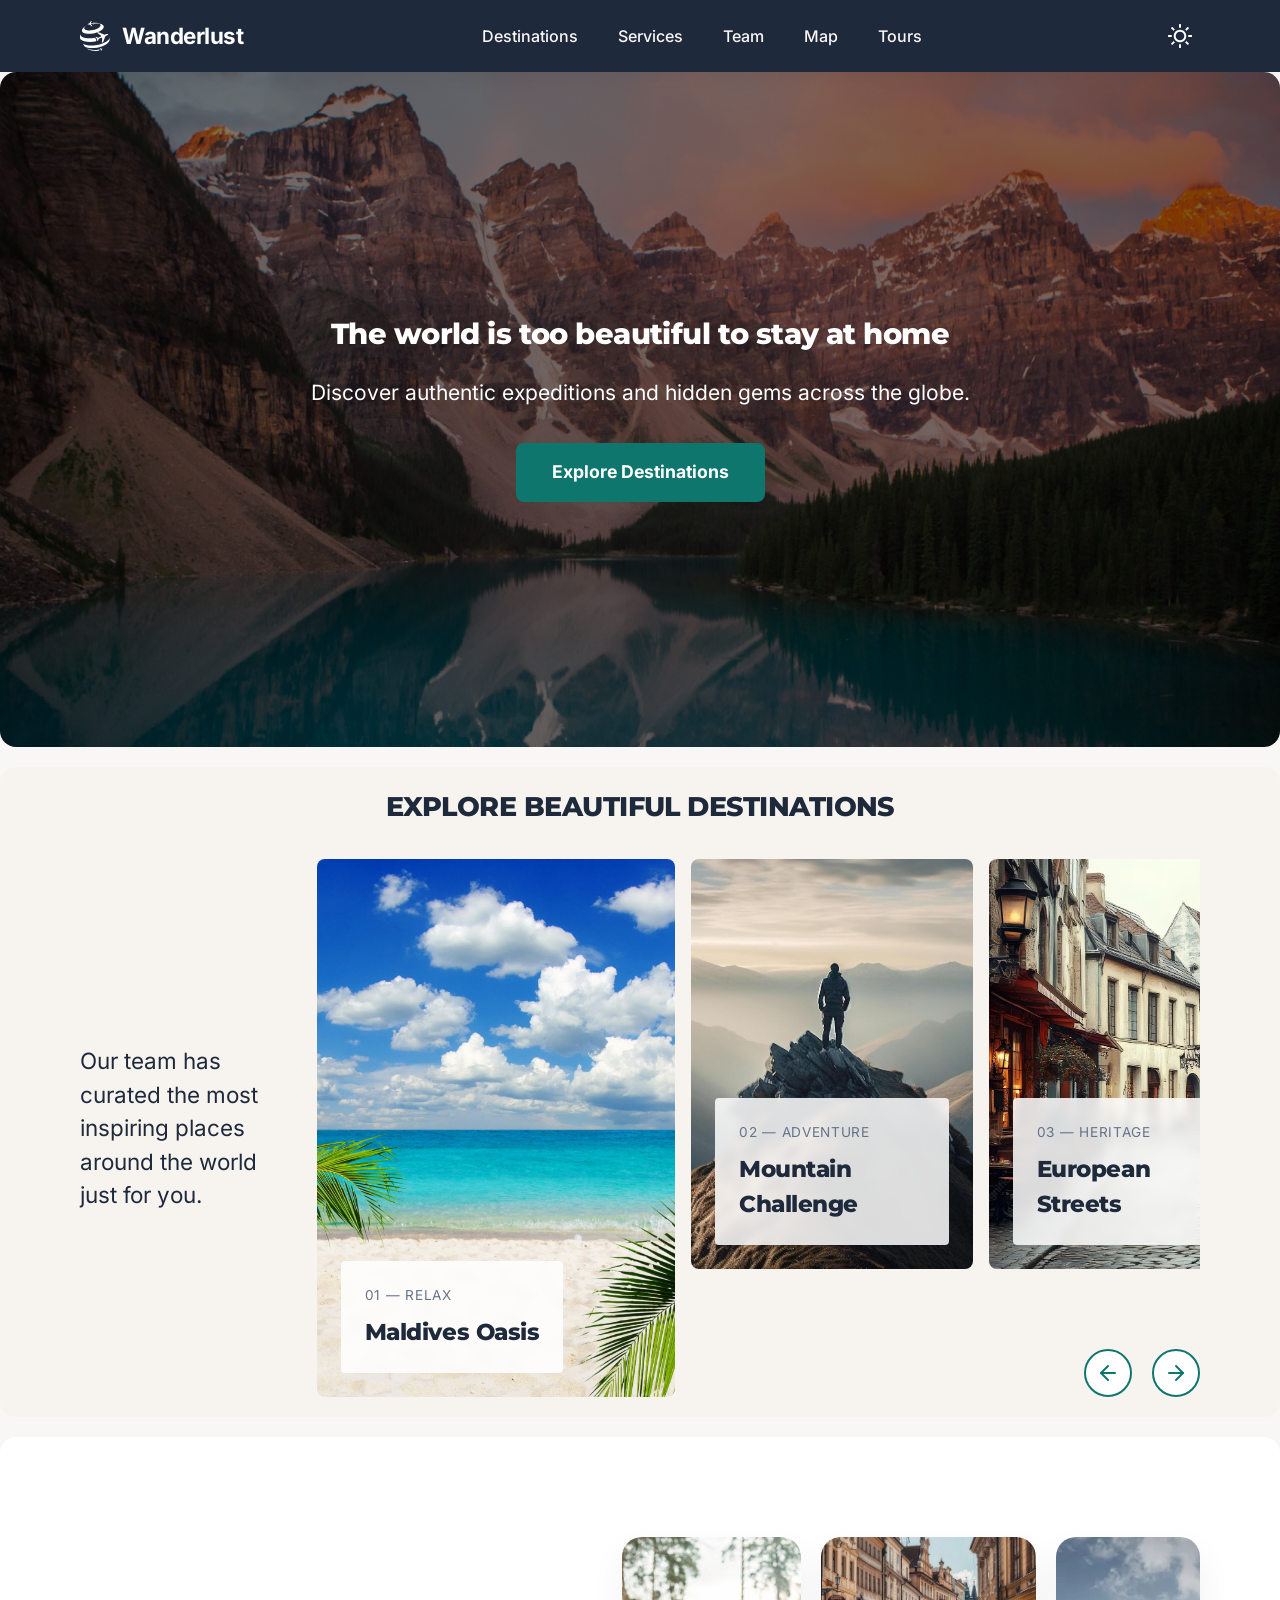
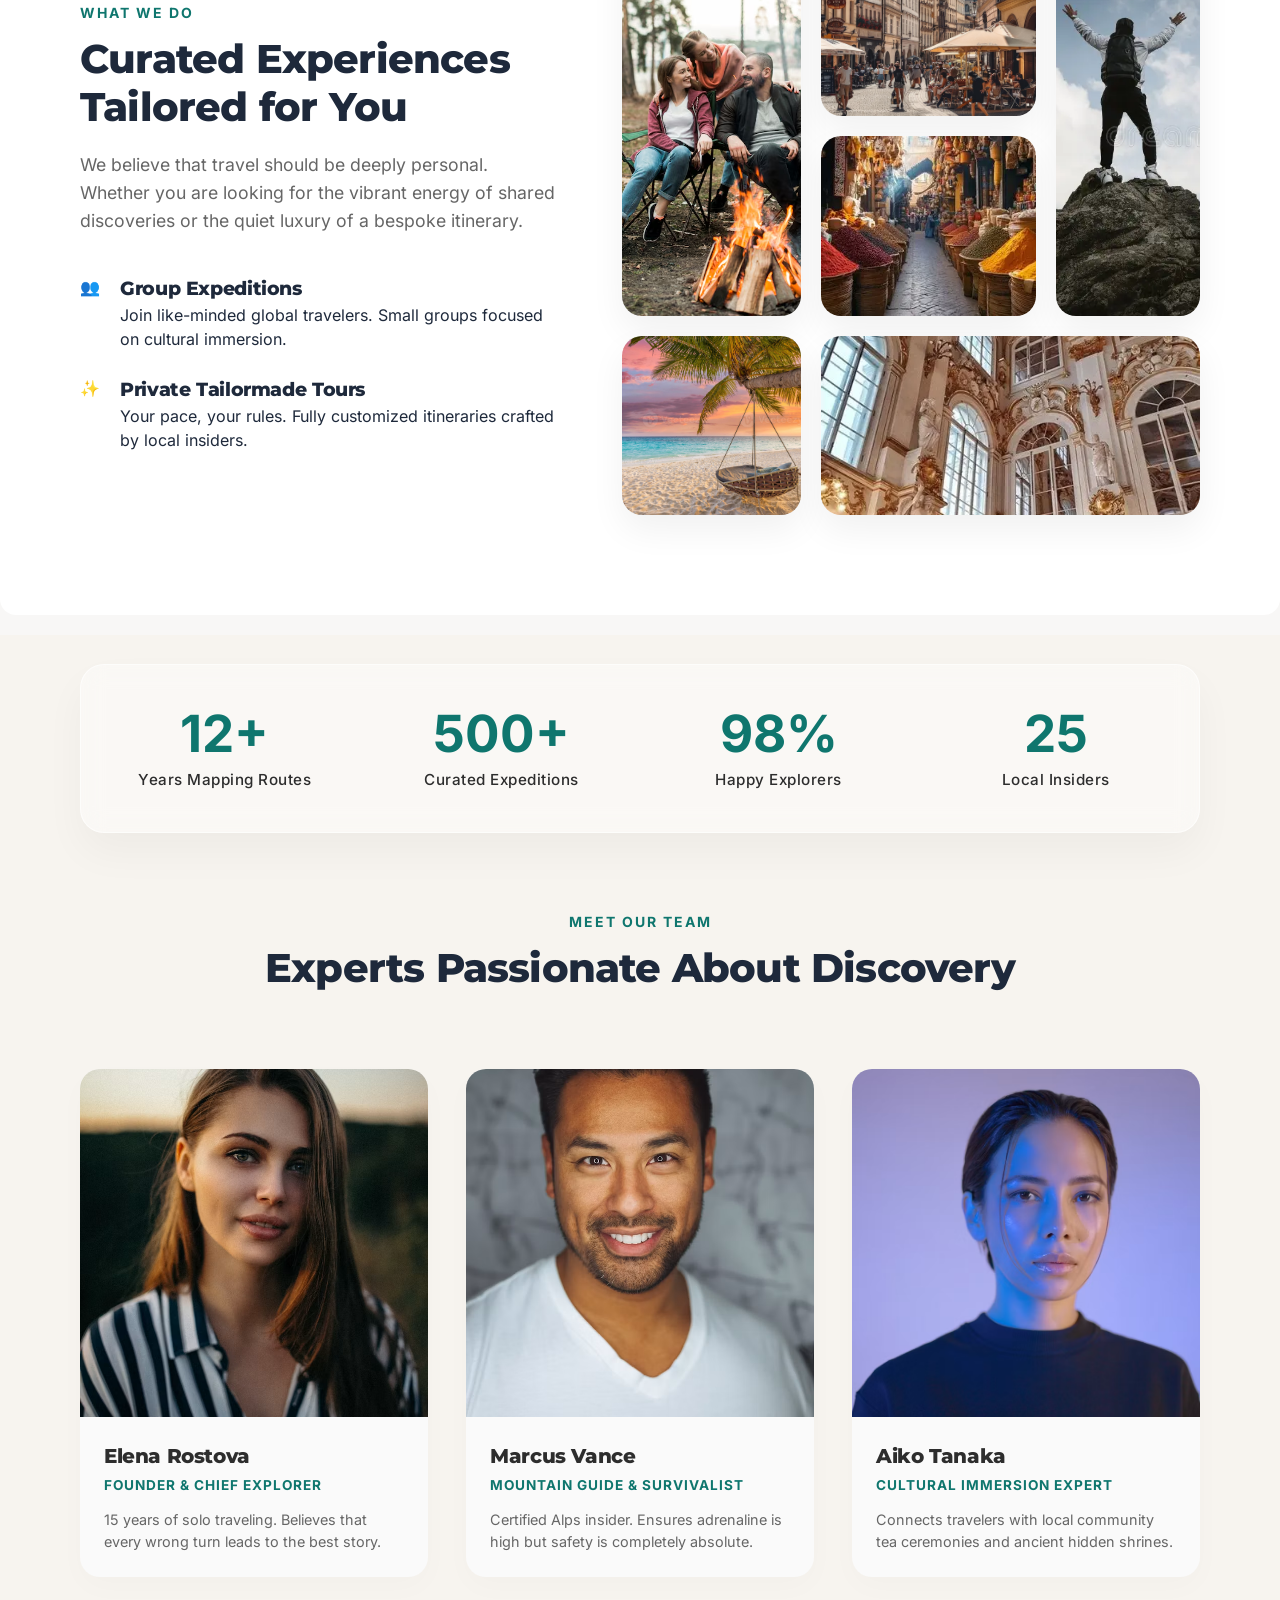
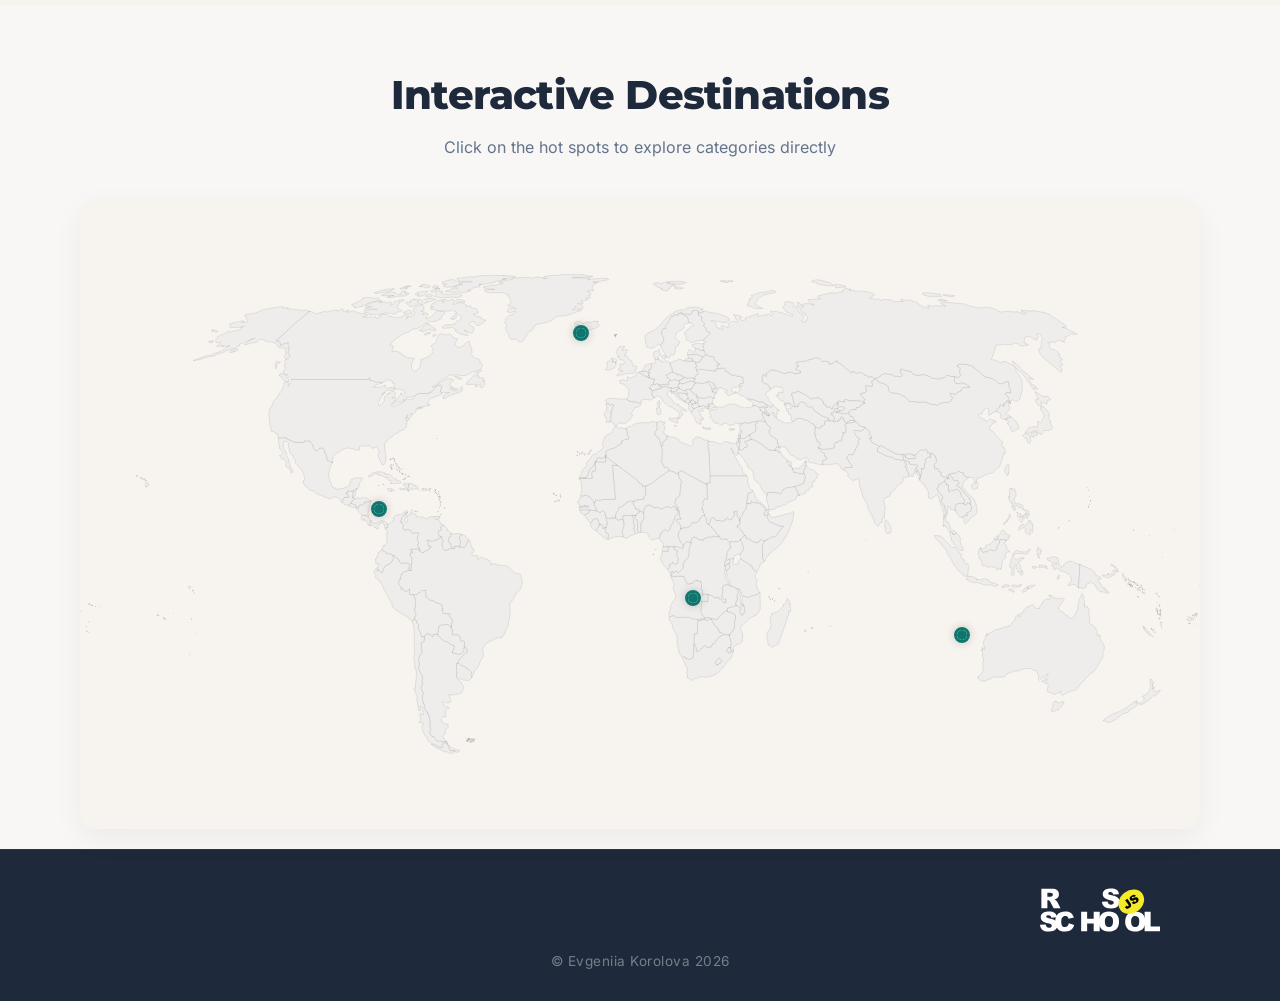
==== commit 14ec5f4e: "feat: implement categories toggle, menu-links active" ====
--- a/index.html
+++ b/index.html
@@ -17,7 +17,13 @@
     <link rel="stylesheet" href="./css/footer.css">
 
     <link rel="icon" href="./assets/favicon.ico">
-    <script type="module" src="./js/main.js"></script>
+    <script>
+      (function() {
+        const savedTheme = localStorage.getItem('travel-theme') || 'light';
+        document.documentElement.setAttribute('data-theme', savedTheme);
+      })();
+    </script>
+    
   </head>
 
   <body>
@@ -446,6 +452,9 @@
       </div>
       <div class="author">&copy; Evgeniia Korolova 2026</div>
     </footer>
+
+    <script type="module" src="./js/main.js"></script>
+    <script type="module" src="./js/index.js"></script>
   </body>
 
 </html>
--- a/css/base.css
+++ b/css/base.css
@@ -11,7 +11,7 @@
   font-style: normal;
   font-weight: 800;
   font-display: swap;
-  src: url('../assets/fonts/montserrat-v31-latin-800.woff2') format('woff2');
+  src: url('../../assets/fonts/Montserrat/montserrat-v31-latin-800.woff2') format('woff2');
 }
 
 /* inter-regular - latin */
@@ -20,7 +20,7 @@
   font-family: 'Inter';
   font-style: normal;
   font-weight: 400;
-  src: url('..assets/fonts/inter/inter-v20-latin-regular.woff2') format('woff2');
+  src: url('../../assets/fonts/Inter/inter-v20-latin-regular.woff2') format('woff2');
 }
 /* inter-500 - latin */
 @font-face {
@@ -28,7 +28,7 @@
   font-family: 'Inter';
   font-style: normal;
   font-weight: 500;
-  src: url('..assets/fonts/inter/inter-v20-latin-500.woff2') format('woff2');
+  src: url('../../assets/fonts/Inter/inter-v20-latin-500.woff2') format('woff2');
 }
 /* inter-700 - latin */
 @font-face {
@@ -36,7 +36,7 @@
   font-family: 'Inter';
   font-style: normal;
   font-weight: 700;
-  src: url('..assets/fonts/inter/inter-v20-latin-700.woff2') format('woff2');
+  src: url('../../assets/fonts/Inter/inter-v20-latin-700.woff2') format('woff2');
 }
 
 html {
--- a/css/header.css
+++ b/css/header.css
@@ -4,8 +4,7 @@
   left: 0;
   width: 100%;
   z-index: 1000;
-
-  /* backdrop-filter: blur(8px); */
+  
   box-shadow: 0 2px 20px rgba(0, 0, 0, 0.05);
   transition: background-color 0.3s ease;
 }
@@ -63,12 +62,6 @@
   .header__logo:hover .header__logo-text {
     color: var(--color-accent);
   }
-}
-
-.menu-active {
-  opacity: 1;
-  visibility: visible;
-  transform: translateX(0);
 }
 
 .header__menu-list {
@@ -87,9 +80,9 @@
   transition: color 0.3s ease;
 }
 
+
 @media (hover: hover) {
-  .header__menu-link:hover,
-  .header__menu-link--active {
+  .header__menu-link:hover  {
     color: var(--color-light, #2d2d2d);
   }
 
@@ -216,10 +209,6 @@
     display: flex;
   }
 
-  .header__nav {
-    display: none;
-  }
-
   .header__menu-list {
     flex-direction: column;
     gap: 30px;
@@ -231,11 +220,12 @@
 
   .header__nav {
     position: fixed;
-    top: 106px;
+    top: 59px;
+    
     right: 0;
     width: 100%;
-    height: calc(100vh - 106px);
-    background: var(--body-bg);
+    height: calc(100vh - 59px);
+    background: var(--bg-secondary);    
     z-index: 100;
     padding-top: 2rem;
 
@@ -251,10 +241,14 @@
     transform: translateX(0);
   }
 
-  .menu-list {
+  .header__menu-list {
     flex-direction: column;
     align-items: center;
     width: 100%;
+
+    .header__menu-item a{
+      color: var(--color-main);
+    }
   }
 
   .header-actions {
@@ -275,3 +269,8 @@
     font-size: 1.3rem;
   }
 }
+
+
+.header__menu-link--active {
+  color: var(--color-accent);
+}
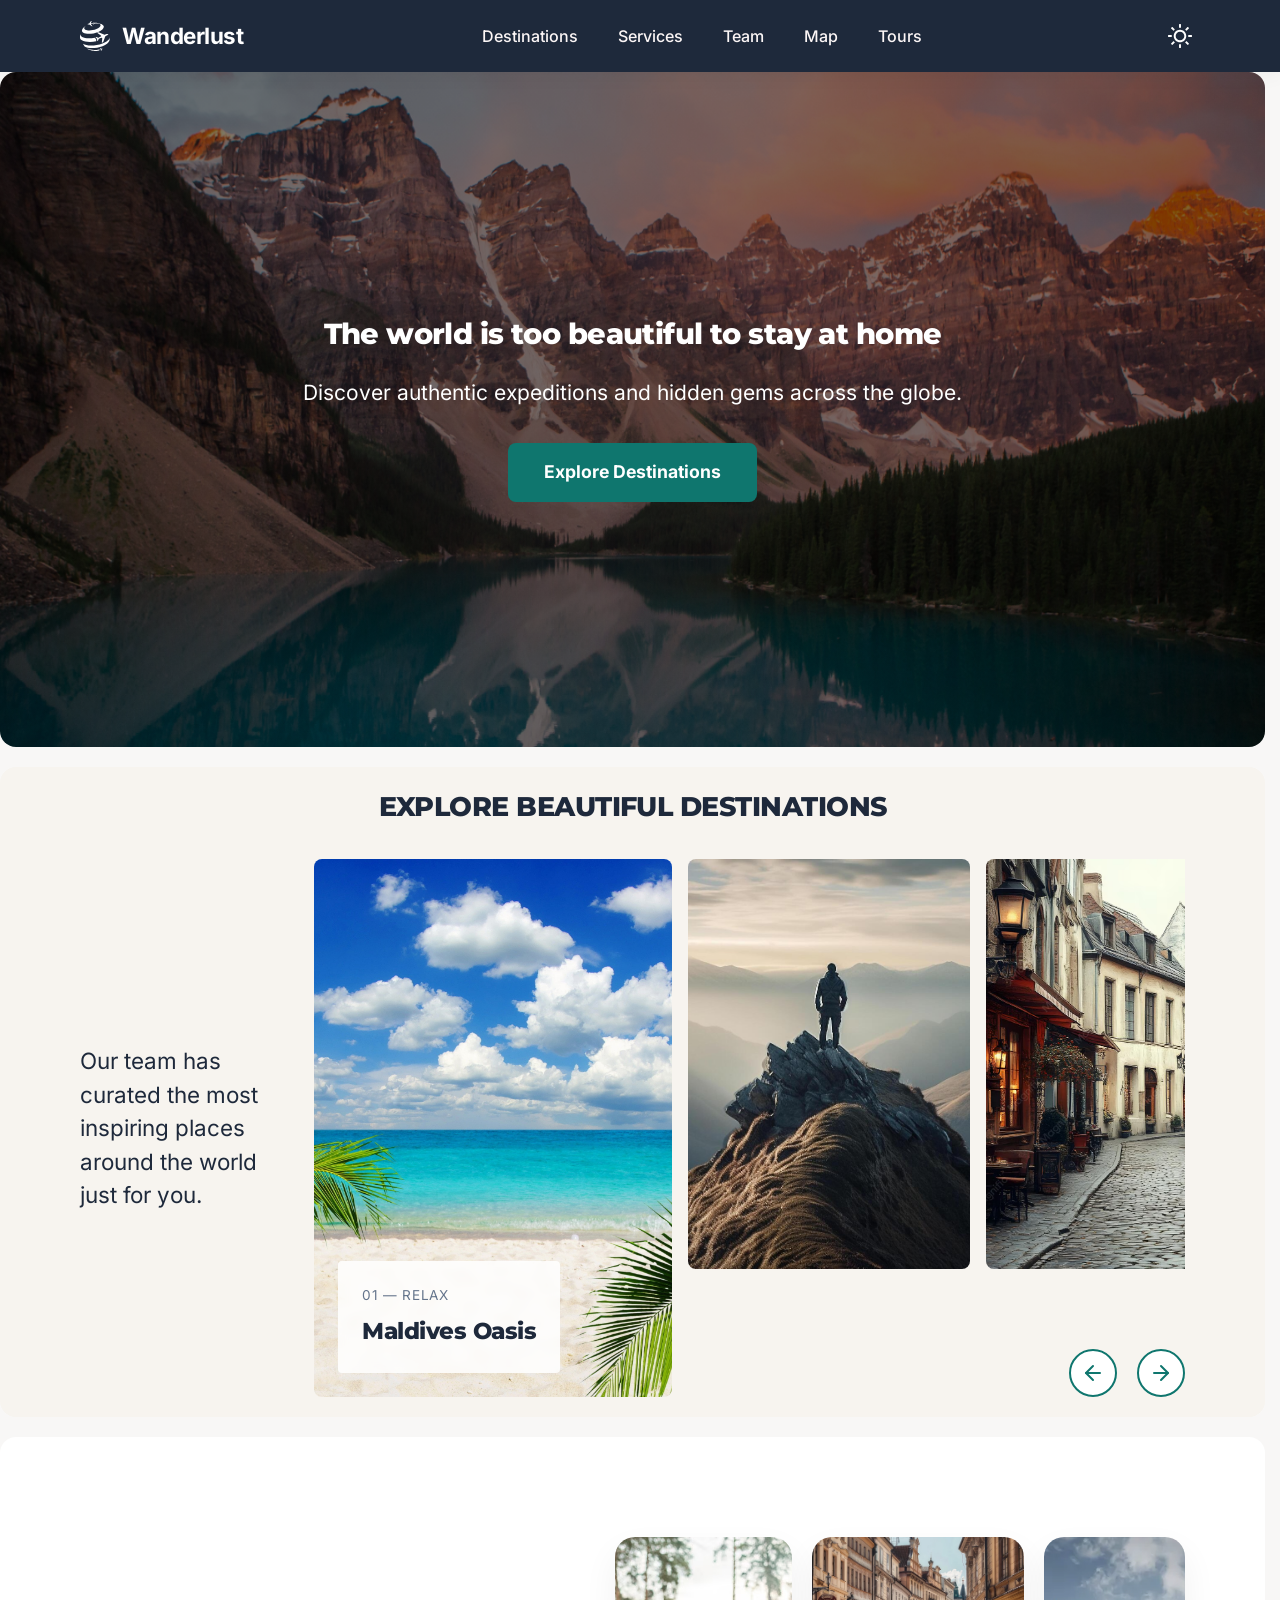
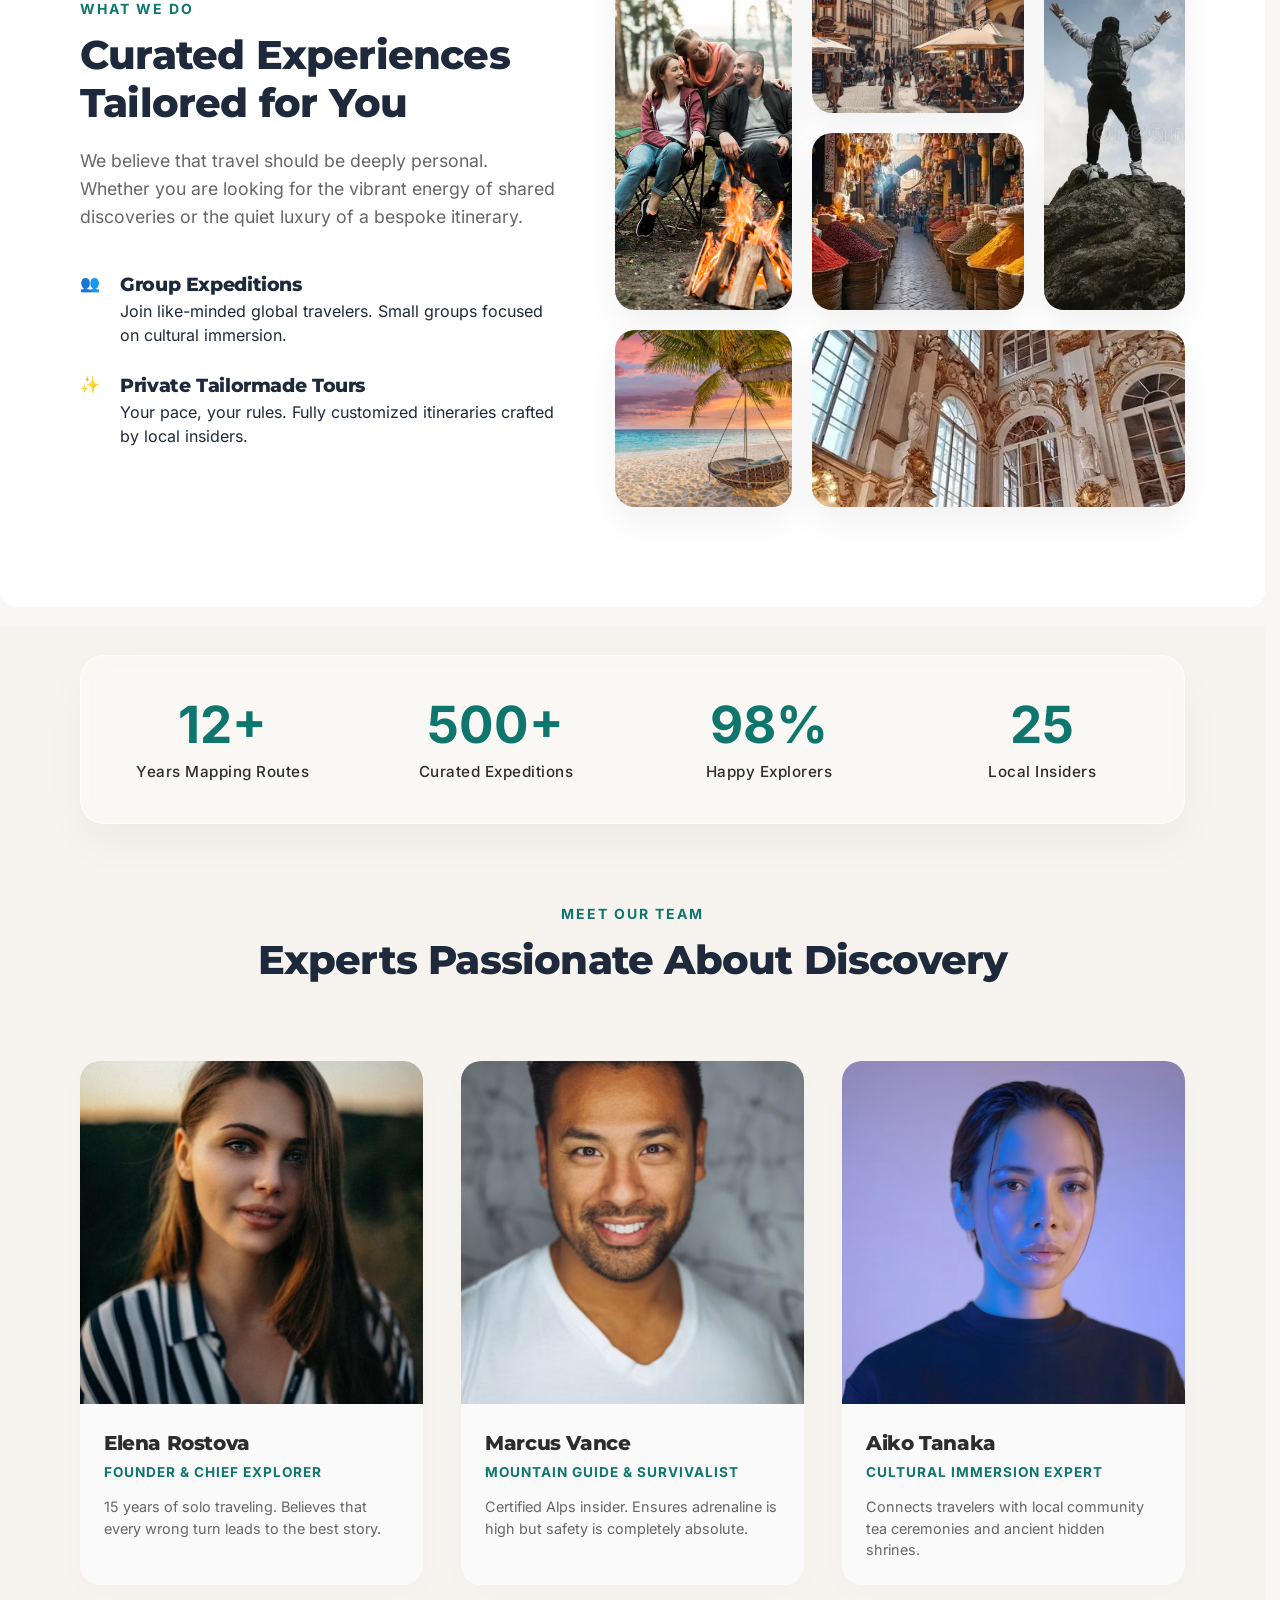
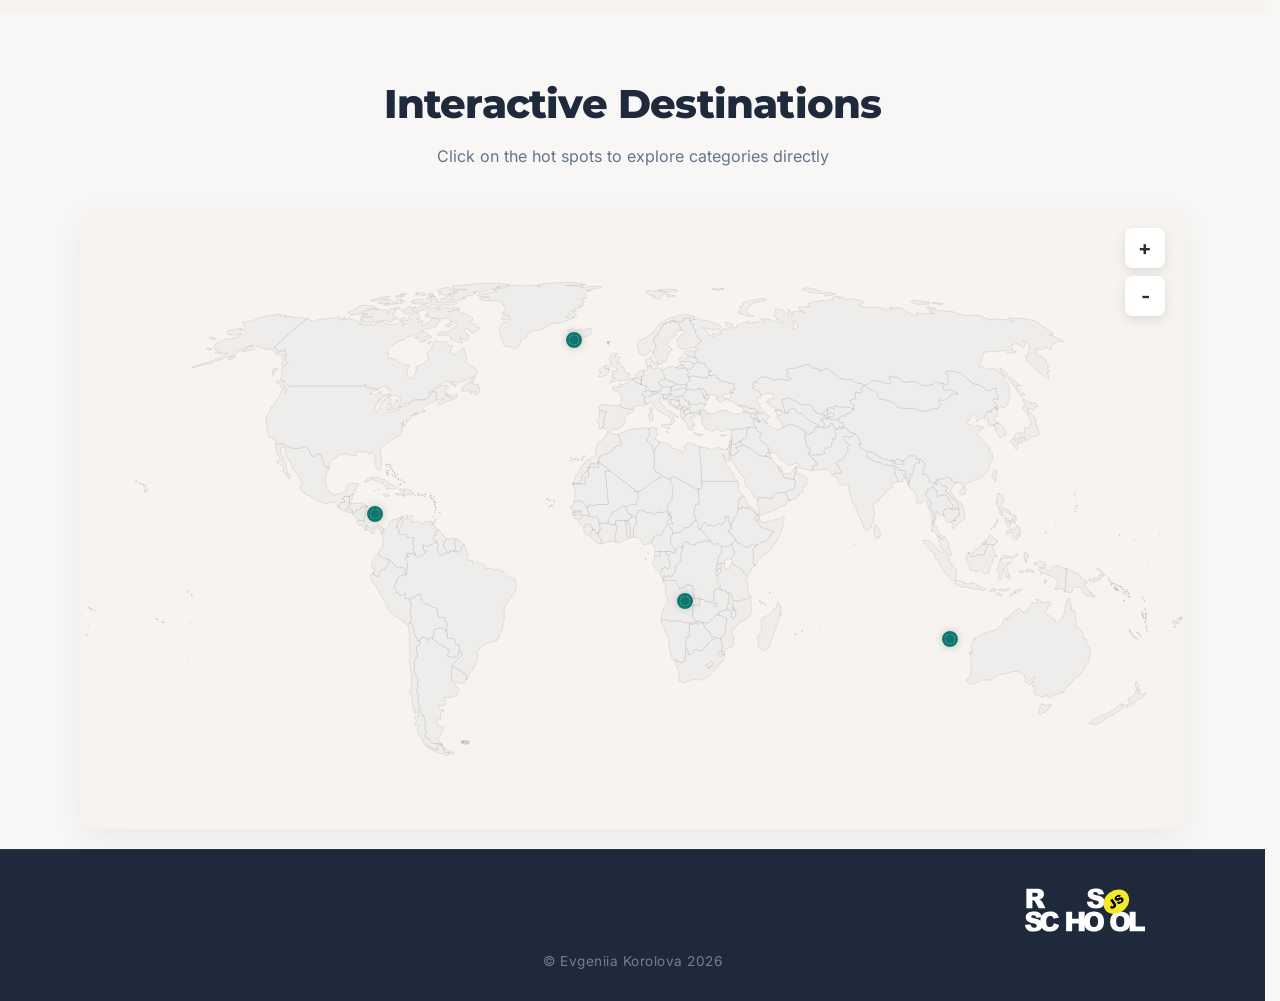
==== commit 0ba841fe: "feat: implement map zoom" ====
--- a/index.html
+++ b/index.html
@@ -15,15 +15,17 @@
     <link rel="stylesheet" href="./css/sections/about-stats.css">
     <link rel="stylesheet" href="./css/sections/destinations-map.css">
     <link rel="stylesheet" href="./css/footer.css">
+    <link rel="preload" href="./assets/fonts/Inter/inter-v20-latin-regular.woff2" as="font" type="font/woff2"
+      crossorigin>
 
     <link rel="icon" href="./assets/favicon.ico">
     <script>
-      (function() {
+      (function () {
         const savedTheme = localStorage.getItem('travel-theme') || 'light';
         document.documentElement.setAttribute('data-theme', savedTheme);
       })();
     </script>
-    
+
   </head>
 
   <body>
@@ -346,17 +348,24 @@
 
 
         <div class="map-wrapper">
+          <div class="map-controls">
+            <button type="button" class="map-btn map-btn--zoom-in" aria-label="Zoom">+</button>
+            <button type="button" class="map-btn map-btn--zoom-out" aria-label="Unzoom">-</button>
+          </div>
+          
           <div class="map-area" id="interactive-map">
 
             <img src="./assets/images/world-light.svg" alt="World Map" class="map-area__bg" draggable="false">
 
             <!-- МАРКЕР 1: Исландия (Sightseeing) -->
-            <div class="map-marker marker-iceland"  data-category="sightseeing">
+            <div class="map-marker marker-iceland" data-category="sightseeing">
               <button class="map-marker__point" aria-label="Explore Iceland Tours">
                 <span class="map-marker__pulse"></span>
               </button>
               <div class="map-tooltip">
-                <img src="https://windows10spotlight.com/wp-content/uploads/2023/06/aa79995e263138f4b32e43d718919948.jpg" alt="Iceland" class="map-tooltip__img">
+                <img
+                  src="https://windows10spotlight.com/wp-content/uploads/2023/06/aa79995e263138f4b32e43d718919948.jpg"
+                  alt="Iceland" class="map-tooltip__img">
                 <div class="map-tooltip__info">
                   <span class="map-tooltip__category">Sightseeing</span>
                   <h3 class="map-tooltip__title">Wild Iceland</h3>
@@ -371,7 +380,9 @@
                 <span class="map-marker__pulse"></span>
               </button>
               <div class="map-tooltip">
-                <img src="https://tse1.mm.bing.net/th/id/OIP.L7MtCQaCDj5Q5JQ2FvSZ6gHaEL?r=0&rs=1&pid=ImgDetMain&o=7&rm=3" alt="Caribbean" class="map-tooltip__img">
+                <img
+                  src="https://tse1.mm.bing.net/th/id/OIP.L7MtCQaCDj5Q5JQ2FvSZ6gHaEL?r=0&rs=1&pid=ImgDetMain&o=7&rm=3"
+                  alt="Caribbean" class="map-tooltip__img">
                 <div class="map-tooltip__info">
                   <span class="map-tooltip__category">Cruise</span>
                   <h3 class="map-tooltip__title">Caribbean Cruise</h3>
@@ -386,7 +397,9 @@
                 <span class="map-marker__pulse"></span>
               </button>
               <div class="map-tooltip">
-                <img src="https://tse1.mm.bing.net/th/id/OIP.dzaRTjoersI0q_HYM9XVsQHaE8?r=0&rs=1&pid=ImgDetMain&o=7&rm=3" alt="Tanzania" class="map-tooltip__img">
+                <img
+                  src="https://tse1.mm.bing.net/th/id/OIP.dzaRTjoersI0q_HYM9XVsQHaE8?r=0&rs=1&pid=ImgDetMain&o=7&rm=3"
+                  alt="Tanzania" class="map-tooltip__img">
                 <div class="map-tooltip__info">
                   <span class="map-tooltip__category">Exotic</span>
                   <h3 class="map-tooltip__title">Heart of Tanzania</h3>
@@ -401,7 +414,9 @@
                 <span class="map-marker__pulse"></span>
               </button>
               <div class="map-tooltip">
-                <img src="https://backpacking-tours.imgix.net/storage/uploads/tours/bali/itinerary-photos/bali-itinerary9_nlzhv.png?w=1250&h=&crop=faces&q=75&auto=format&fm=png" alt="Bali Beach" class="map-tooltip__img">
+                <img
+                  src="https://backpacking-tours.imgix.net/storage/uploads/tours/bali/itinerary-photos/bali-itinerary9_nlzhv.png?w=1250&h=&crop=faces&q=75&auto=format&fm=png"
+                  alt="Bali Beach" class="map-tooltip__img">
                 <div class="map-tooltip__info">
                   <span class="map-tooltip__category">Beach</span>
                   <h3 class="map-tooltip__title">Bali Sunsets</h3>
@@ -410,6 +425,7 @@
               </div>
             </div>
           </div>
+
         </div>
 
       </div>
--- a/css/base.css
+++ b/css/base.css
@@ -11,7 +11,7 @@
   font-style: normal;
   font-weight: 800;
   font-display: swap;
-  src: url('../../assets/fonts/Montserrat/montserrat-v31-latin-800.woff2') format('woff2');
+  src: url('../assets/fonts/Montserrat/montserrat-v31-latin-800.woff2') format('woff2');
 }
 
 /* inter-regular - latin */
@@ -20,7 +20,7 @@
   font-family: 'Inter';
   font-style: normal;
   font-weight: 400;
-  src: url('../../assets/fonts/Inter/inter-v20-latin-regular.woff2') format('woff2');
+  src: url('../assets/fonts/Inter/inter-v20-latin-regular.woff2') format('woff2');
 }
 /* inter-500 - latin */
 @font-face {
@@ -28,7 +28,7 @@
   font-family: 'Inter';
   font-style: normal;
   font-weight: 500;
-  src: url('../../assets/fonts/Inter/inter-v20-latin-500.woff2') format('woff2');
+  src: url('../assets/fonts/Inter/inter-v20-latin-500.woff2') format('woff2');
 }
 /* inter-700 - latin */
 @font-face {
@@ -36,12 +36,13 @@
   font-family: 'Inter';
   font-style: normal;
   font-weight: 700;
-  src: url('../../assets/fonts/Inter/inter-v20-latin-700.woff2') format('woff2');
+  src: url('../assets/fonts/Inter/inter-v20-latin-700.woff2') format('woff2');
 }
 
 html {
   scroll-padding-top: 80px;
   scroll-behavior: smooth;
+  scrollbar-gutter: stable;
 }
 
 body {
--- a/css/sections/slider.css
+++ b/css/sections/slider.css
@@ -48,6 +48,7 @@
   gap: 1rem;
   grid-auto-flow: column;
   align-items: start;
+  width: max-content;
 }
 
 .travel-slide {
@@ -83,6 +84,18 @@
   color: #1e293b;
   text-align: left;
   max-width: calc(100% - 48px);
+
+  opacity: 0;
+  transform: translateY(15px);
+  transition: 
+    opacity 0.6s ease, 
+    transform 0.5s ease-in-out;
+  will-change: transform, opacity;
+}
+
+.travel-slide--active .travel-slide__info {
+  opacity: 1;
+  transform: translateY(0);
 }
 
 .travel-slide__meta {
--- a/css/sections/destinations-map.css
+++ b/css/sections/destinations-map.css
@@ -18,25 +18,24 @@
   color: var(--color-secondary);
   font-family: var(--font-main);
 }
-
 
 .map-wrapper {
   position: relative;
   width: 100%;
   background-color: var(--bg-secondary);
   border-radius: 16px;
-  overflow: hidden; 
+  overflow: hidden;
   box-shadow: 0 10px 30px rgba(0, 0, 0, 0.05);
 }
-
 
 .map-area {
   position: relative;
   width: 100%;
   height: auto;
-  aspect-ratio: 16 / 9; 
-  transition: transform 0.3s ease-out;
-  transform-origin: center center; 
+  aspect-ratio: 16 / 9;
+  will-change: transform;
+  /* transition: transform 0.3s ease-out;
+  transform-origin: center center;  */
 }
 
 /* Подложка */
@@ -44,7 +43,7 @@
   width: 100%;
   height: 100%;
   object-fit: contain;
-  opacity: 0.8;  
+  opacity: 0.8;
 }
 
 /* --- МАРКЕРЫ --- */
@@ -83,7 +82,6 @@
   display: block;
 }
 
-
 .map-marker__pulse {
   position: absolute;
   top: -3px;
@@ -125,10 +123,9 @@
   opacity: 0;
   visibility: hidden;
   transition: opacity 0.3s ease, transform 0.3s ease, visibility 0.3s;
-  pointer-events: none; 
+  pointer-events: none;
   z-index: 20;
 }
-
 
 .map-tooltip::after {
   content: '';
@@ -175,16 +172,47 @@
   color: var(--color-secondary);
 }
 
-
 @media (hover: hover) {
   .map-marker:hover .map-tooltip {
     opacity: 1;
     visibility: visible;
     transform: translateX(-50%) translateY(0);
   }
-  
+
   .map-marker__point:hover {
     transform: scale(1.1);
     background-color: var(--color-accent-hover);
   }
-}+}
+
+.map-controls {
+  position: absolute;
+  top: 20px;
+  right: 20px;
+  display: flex;
+  flex-direction: column;
+  gap: 8px;
+  z-index: 10;
+}
+.map-btn {
+  width: 40px;
+  height: 40px;
+  border-radius: 8px;
+  border: none;
+  background: #fff;
+  color: var(--color-text-dark);
+  font-size: 20px;
+  font-weight: bold;
+  
+  box-shadow: 0 4px 12px rgba(0, 0, 0, 0.1);
+  display: flex;
+  align-items: center;
+  justify-content: center;
+  transition: background 0.2s;
+}
+
+@media (hover: hover) {
+  .map-btn:hover {
+    background: #f0f0f0;
+  }
+}
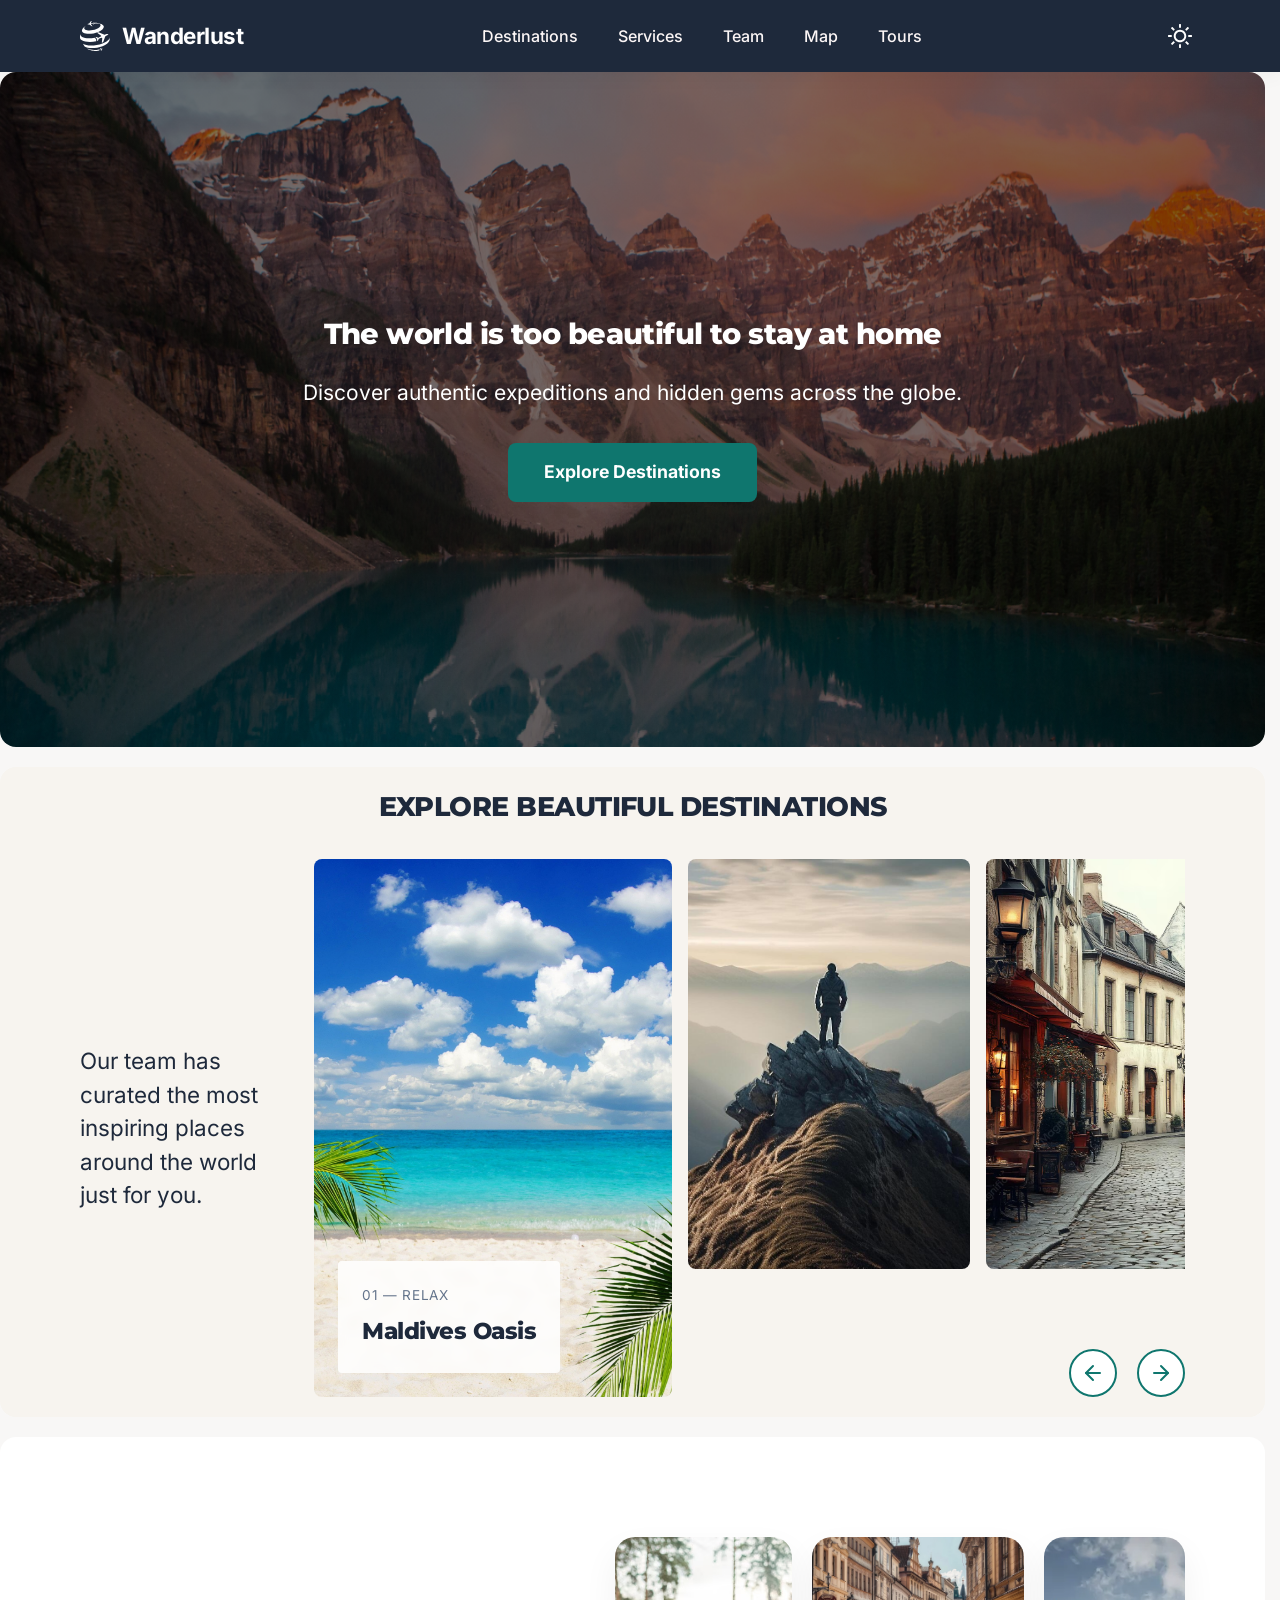
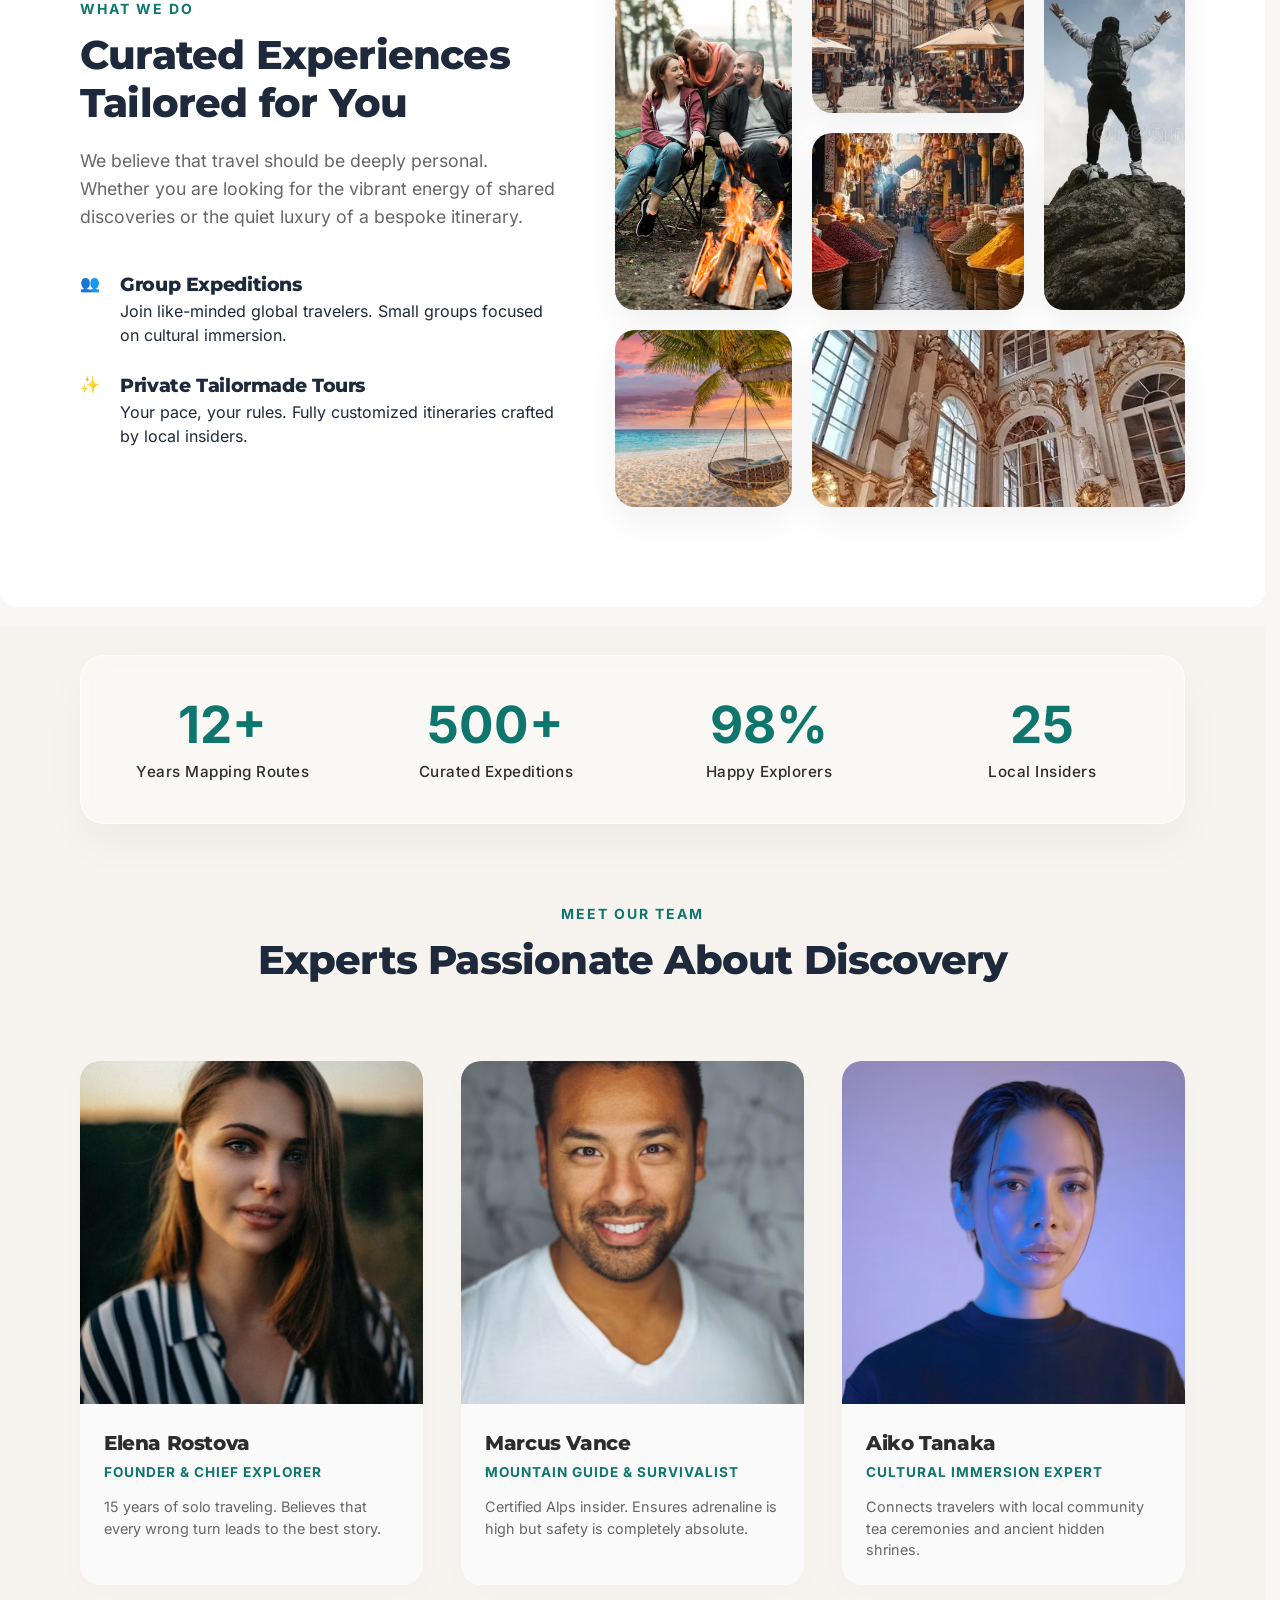
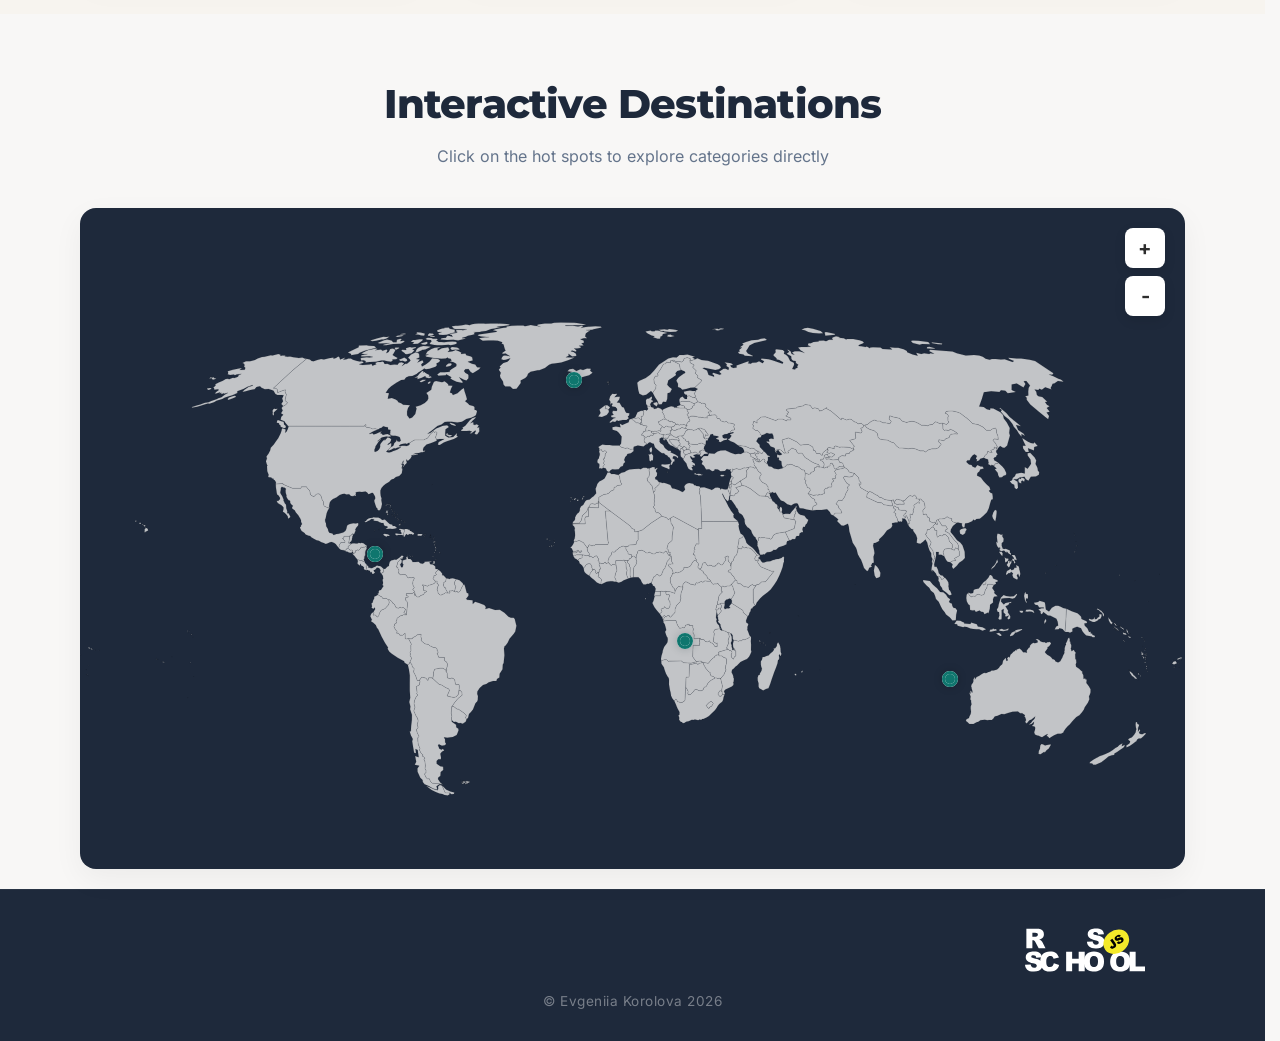
==== commit 558e28d2: "refactor: add placeholders for images with url" ====
--- a/index.html
+++ b/index.html
@@ -352,7 +352,7 @@
             <button type="button" class="map-btn map-btn--zoom-in" aria-label="Zoom">+</button>
             <button type="button" class="map-btn map-btn--zoom-out" aria-label="Unzoom">-</button>
           </div>
-          
+
           <div class="map-area" id="interactive-map">
 
             <img src="./assets/images/world-light.svg" alt="World Map" class="map-area__bg" draggable="false">
@@ -362,10 +362,10 @@
               <button class="map-marker__point" aria-label="Explore Iceland Tours">
                 <span class="map-marker__pulse"></span>
               </button>
-              <div class="map-tooltip">
+              <div class="map-tooltip iceland-tooltip">
                 <img
                   src="https://windows10spotlight.com/wp-content/uploads/2023/06/aa79995e263138f4b32e43d718919948.jpg"
-                  alt="Iceland" class="map-tooltip__img">
+                  alt="Iceland" class="map-tooltip__img" loading="lazy">
                 <div class="map-tooltip__info">
                   <span class="map-tooltip__category">Sightseeing</span>
                   <h3 class="map-tooltip__title">Wild Iceland</h3>
@@ -381,8 +381,9 @@
               </button>
               <div class="map-tooltip">
                 <img
-                  src="https://tse1.mm.bing.net/th/id/OIP.L7MtCQaCDj5Q5JQ2FvSZ6gHaEL?r=0&rs=1&pid=ImgDetMain&o=7&rm=3"
-                  alt="Caribbean" class="map-tooltip__img">
+                  src="https://www.trekido.com/pictures/blog/large/island-hopping-in-the-caribbean-unforgettable-cruise-stops_2.webp"
+                  alt="Caribbean" class="map-tooltip__img" loading="lazy"
+                  onerror="this.onerror=null; this.src='./assets/images/placeholder.webp';">
                 <div class="map-tooltip__info">
                   <span class="map-tooltip__category">Cruise</span>
                   <h3 class="map-tooltip__title">Caribbean Cruise</h3>
@@ -399,7 +400,10 @@
               <div class="map-tooltip">
                 <img
                   src="https://tse1.mm.bing.net/th/id/OIP.dzaRTjoersI0q_HYM9XVsQHaE8?r=0&rs=1&pid=ImgDetMain&o=7&rm=3"
-                  alt="Tanzania" class="map-tooltip__img">
+                  alt="Tanzania" class="map-tooltip__img"
+                  loading="lazy"
+                  onerror="this.onerror=null; this.src='./assets/images/placeholder.webp';"
+                  >
                 <div class="map-tooltip__info">
                   <span class="map-tooltip__category">Exotic</span>
                   <h3 class="map-tooltip__title">Heart of Tanzania</h3>
@@ -416,7 +420,10 @@
               <div class="map-tooltip">
                 <img
                   src="https://backpacking-tours.imgix.net/storage/uploads/tours/bali/itinerary-photos/bali-itinerary9_nlzhv.png?w=1250&h=&crop=faces&q=75&auto=format&fm=png"
-                  alt="Bali Beach" class="map-tooltip__img">
+                  alt="Bali Beach" class="map-tooltip__img"
+                  loading="lazy"
+                  onerror="this.onerror=null; this.src='./assets/images/placeholder.webp';"
+                  >
                 <div class="map-tooltip__info">
                   <span class="map-tooltip__category">Beach</span>
                   <h3 class="map-tooltip__title">Bali Sunsets</h3>
--- a/css/variables.css
+++ b/css/variables.css
@@ -31,6 +31,7 @@
   --bg-main: #ffffff;
   --bg-secondary: #f7f4ef;
   --bg-accent: #1e293b;
+  --bg-map: #1e293b;
 
   /* Text Colors */
   --color-main: #1e293b;
@@ -51,6 +52,7 @@
   --bg-main: #1e293b;
   --bg-secondary: #334155;
   --bg-accent: #1e293b;
+  --bg-map: #1e293b;
 
   /* Text Colors */
   --color-main: #f8fafc;
--- a/css/sections/destinations-map.css
+++ b/css/sections/destinations-map.css
@@ -22,7 +22,7 @@
 .map-wrapper {
   position: relative;
   width: 100%;
-  background-color: var(--bg-secondary);
+  background-color: var(--bg-map);
   border-radius: 16px;
   overflow: hidden;
   box-shadow: 0 10px 30px rgba(0, 0, 0, 0.05);
@@ -34,8 +34,8 @@
   height: auto;
   aspect-ratio: 16 / 9;
   will-change: transform;
-  /* transition: transform 0.3s ease-out;
-  transform-origin: center center;  */
+
+  margin-top: 40px; 
 }
 
 /* Подложка */
@@ -80,6 +80,16 @@
   padding: 0;
   box-shadow: 0 0 10px rgba(0, 0, 0, 0.2);
   display: block;
+
+  &::after {
+    content: '';
+    position: absolute;
+    top: -14px;
+    left: -14px;
+    right: -14px;
+    bottom: -14px;
+    border-radius: 50%;
+  }
 }
 
 .map-marker__pulse {
@@ -112,7 +122,7 @@
   bottom: 30px;
   left: 50%;
   transform: translateX(-50%) translateY(10px);
-  width: 260px;
+  width: 220px;
   background-color: var(--bg-main);
   border-radius: 12px;
   overflow: hidden;
@@ -125,6 +135,13 @@
   transition: opacity 0.3s ease, transform 0.3s ease, visibility 0.3s;
   pointer-events: none;
   z-index: 20;
+
+  &.iceland-tooltip {
+    bottom: auto;
+    top: calc(100% + 20px);
+    left: 200%;
+    transform: translateX(-200%);
+  }
 }
 
 .map-tooltip::after {
@@ -139,8 +156,8 @@
 }
 
 .map-tooltip__img {
-  width: 80px;
-  height: 80px;
+  width: 60px;
+  height: 60px;
   object-fit: cover;
   border-radius: 8px;
 }
@@ -152,7 +169,7 @@
 }
 
 .map-tooltip__category {
-  font-size: 0.75rem;
+  font-size: 0.6rem;
   text-transform: uppercase;
   color: var(--color-accent);
   font-weight: 700;
@@ -161,13 +178,13 @@
 
 .map-tooltip__title {
   font-family: var(--font-heading);
-  font-size: 1rem;
+  font-size: 0.8rem;
   color: var(--color-main);
-  margin: 2px 0 6px 0;
+  margin: 2px 0 4px 0;
 }
 
 .map-tooltip__action {
-  font-size: 0.8rem;
+  font-size: 0.7rem;
   font-weight: 500;
   color: var(--color-secondary);
 }
@@ -203,7 +220,7 @@
   color: var(--color-text-dark);
   font-size: 20px;
   font-weight: bold;
-  
+
   box-shadow: 0 4px 12px rgba(0, 0, 0, 0.1);
   display: flex;
   align-items: center;
